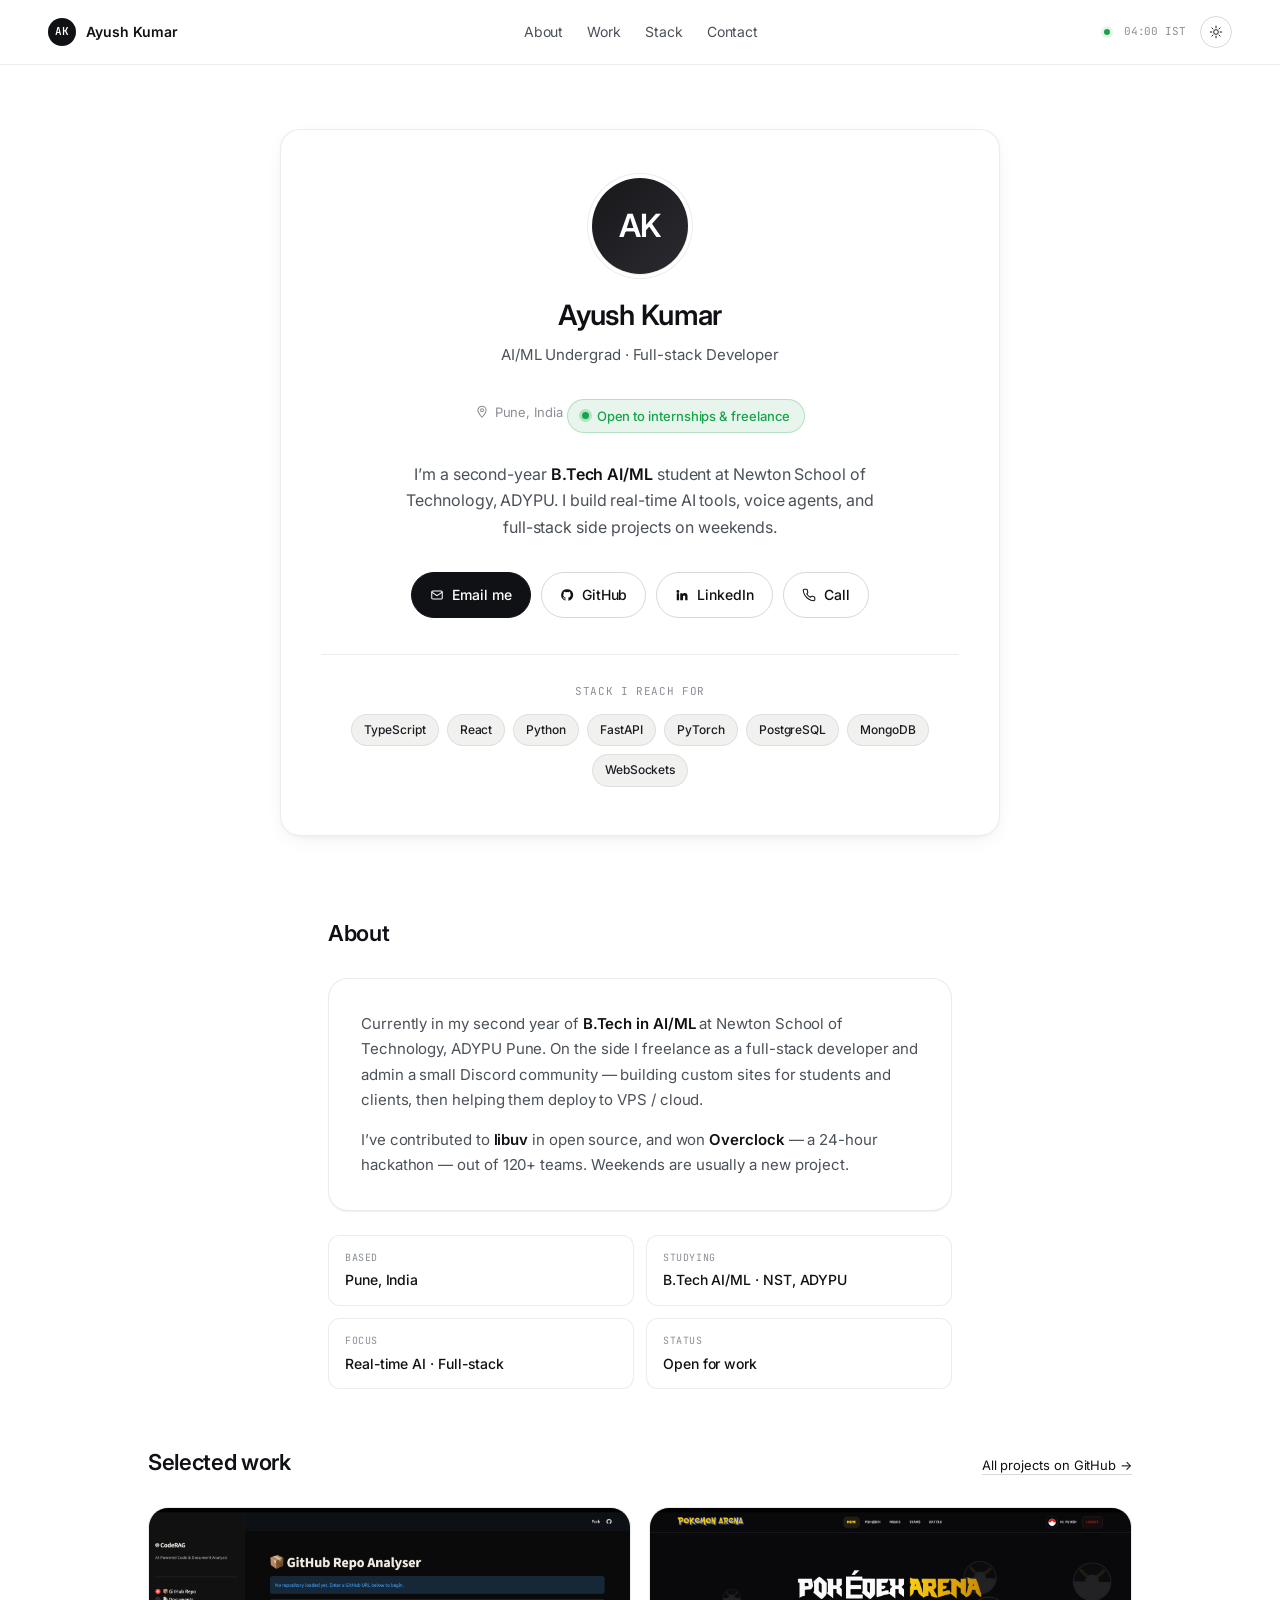
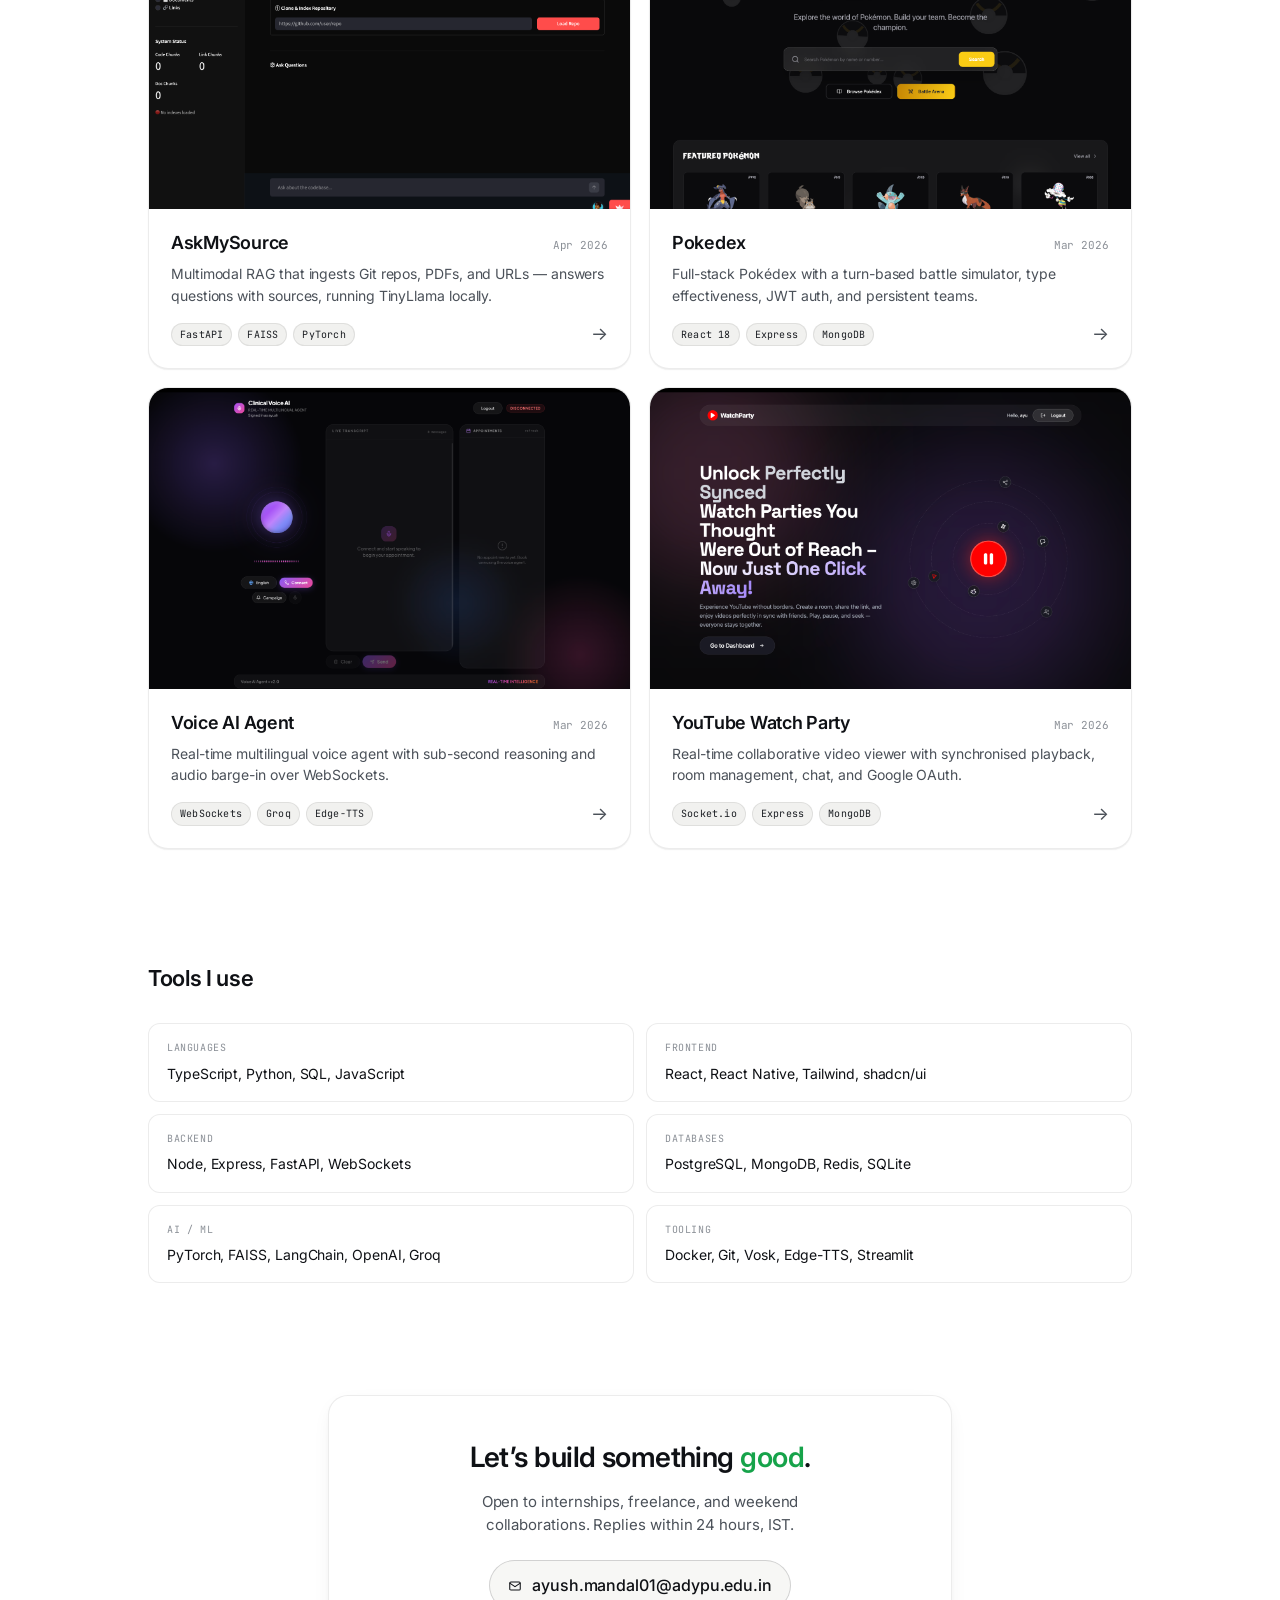
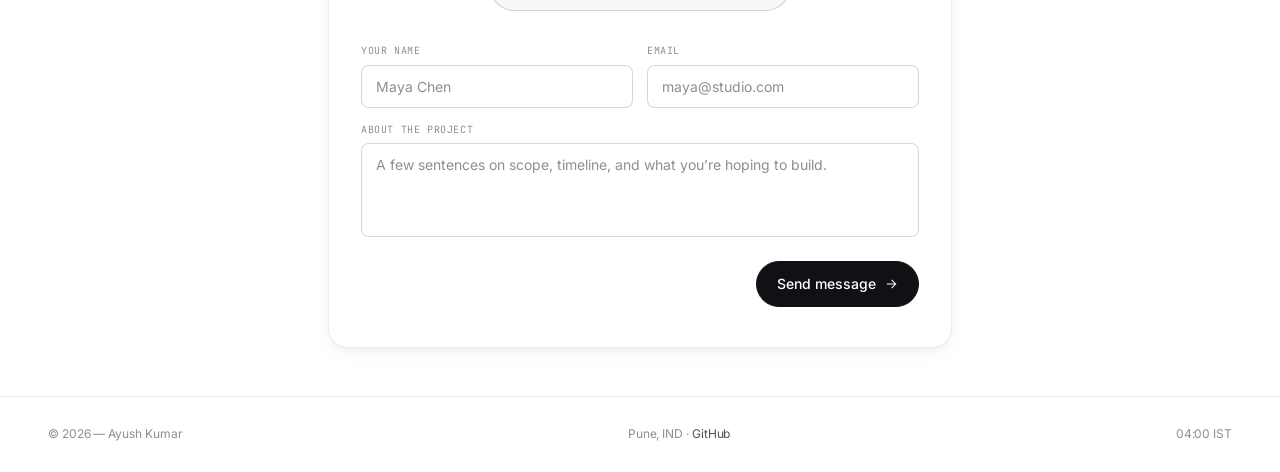
==== index.html @ facd4e87 "feat(design): switch to clean profile-card layout inspired by wallofportfolios - White background, I" ====
<!doctype html>
<html lang="en" data-theme="light">
<head>
  <meta charset="utf-8" />
  <meta name="viewport" content="width=device-width, initial-scale=1, viewport-fit=cover" />
  <title>Ayush Kumar — AI/ML Student &amp; Full-stack Developer</title>
  <meta name="description" content="Ayush Kumar — AI/ML undergrad and full-stack developer from Pune, India. Building real-time AI tools, voice agents, and weekend side projects." />

  <link rel="preconnect" href="https://fonts.googleapis.com">
  <link rel="preconnect" href="https://fonts.gstatic.com" crossorigin>
  <link href="https://fonts.googleapis.com/css2?family=Inter:wght@400;500;600;700&family=JetBrains+Mono:wght@400;500&display=swap" rel="stylesheet">

  <link rel="stylesheet" href="styles.css" />

  <script>
    (function () {
      var t = localStorage.getItem("theme") || "light";
      document.documentElement.setAttribute("data-theme", t);
    })();
  </script>
</head>
<body>

  <header class="nav">
    <a href="#top" class="nav__brand">
      <span class="nav__mark">AK</span>
      <span>Ayush Kumar</span>
    </a>
    <nav class="nav__links">
      <a href="#about">About</a>
      <a href="#work">Work</a>
      <a href="#stack">Stack</a>
      <a href="#contact">Contact</a>
    </nav>
    <div class="nav__meta">
      <span class="dot"></span>
      <span data-clock>—</span>
      <button class="theme-toggle" data-theme-toggle aria-label="Toggle theme">
        <svg class="theme-toggle__sun" viewBox="0 0 24 24" width="14" height="14"><circle cx="12" cy="12" r="4" fill="none" stroke="currentColor" stroke-width="1.6"/><path d="M12 2v3M12 19v3M2 12h3M19 12h3M4.9 4.9l2.1 2.1M17 17l2.1 2.1M4.9 19.1L7 17M17 7l2.1-2.1" stroke="currentColor" stroke-width="1.6" stroke-linecap="round"/></svg>
        <svg class="theme-toggle__moon" viewBox="0 0 24 24" width="14" height="14"><path d="M20 14.5A8 8 0 119.5 4a6.5 6.5 0 0010.5 10.5z" fill="none" stroke="currentColor" stroke-width="1.6"/></svg>
      </button>
    </div>
  </header>

  <section class="hero" id="top">
    <div class="card">
      <div class="avatar" aria-hidden="true">AK</div>
      <h1 class="name">Ayush Kumar</h1>
      <p class="role">AI/ML Undergrad · Full-stack Developer</p>
      <p class="loc">
        <svg viewBox="0 0 24 24" fill="none" stroke="currentColor" stroke-width="1.8"><path d="M12 21s-7-7.5-7-12a7 7 0 0114 0c0 4.5-7 12-7 12z"/><circle cx="12" cy="9" r="2.5"/></svg>
        Pune, India
      </p>

      <span class="badge">Open to internships &amp; freelance</span>

      <p class="bio">
        I&rsquo;m a second-year <strong>B.Tech AI/ML</strong> student at Newton School of Technology, ADYPU. I build real-time AI tools, voice agents, and full-stack side projects on weekends.
      </p>

      <div class="cta-row">
        <a class="btn btn--primary" href="mailto:ayush.mandal01@adypu.edu.in">
          <svg viewBox="0 0 24 24" fill="none" stroke="currentColor" stroke-width="1.8"><rect x="3" y="5" width="18" height="14" rx="2"/><path d="M3 7l9 6 9-6"/></svg>
          Email me
        </a>
        <a class="btn" href="https://github.com/AyushCodes160" target="_blank" rel="noopener">
          <svg viewBox="0 0 24 24" fill="currentColor"><path d="M12 2a10 10 0 00-3.16 19.49c.5.09.68-.22.68-.48v-1.7c-2.78.6-3.37-1.18-3.37-1.18-.45-1.16-1.11-1.47-1.11-1.47-.91-.62.07-.6.07-.6 1 .07 1.53 1.04 1.53 1.04.89 1.53 2.34 1.09 2.91.83.09-.65.35-1.09.63-1.34-2.22-.25-4.55-1.11-4.55-4.94 0-1.09.39-1.98 1.03-2.68-.1-.25-.45-1.27.1-2.65 0 0 .84-.27 2.75 1.02a9.6 9.6 0 015 0c1.91-1.29 2.75-1.02 2.75-1.02.55 1.38.2 2.4.1 2.65.64.7 1.03 1.59 1.03 2.68 0 3.84-2.34 4.68-4.57 4.93.36.31.68.92.68 1.85v2.74c0 .27.18.58.69.48A10 10 0 0012 2z"/></svg>
          GitHub
        </a>
        <a class="btn" href="#" target="_blank" rel="noopener">
          <svg viewBox="0 0 24 24" fill="currentColor"><path d="M4.98 3.5a2.5 2.5 0 11.02 5 2.5 2.5 0 01-.02-5zM3 9h4v12H3V9zm6 0h3.83v1.64h.05c.53-1 1.84-2.07 3.79-2.07 4.05 0 4.8 2.67 4.8 6.13V21h-4v-5.32c0-1.27-.02-2.9-1.77-2.9-1.77 0-2.04 1.38-2.04 2.81V21H9V9z"/></svg>
          LinkedIn
        </a>
        <a class="btn" href="tel:+919304919635">
          <svg viewBox="0 0 24 24" fill="none" stroke="currentColor" stroke-width="1.8"><path d="M22 16.92v3a2 2 0 01-2.18 2 19.86 19.86 0 01-8.63-3.07 19.5 19.5 0 01-6-6A19.86 19.86 0 012.12 4.18 2 2 0 014.11 2h3a2 2 0 012 1.72c.13.96.36 1.9.7 2.81a2 2 0 01-.45 2.11L8.09 9.91a16 16 0 006 6l1.27-1.27a2 2 0 012.11-.45c.91.34 1.85.57 2.81.7A2 2 0 0122 16.92z"/></svg>
          Call
        </a>
      </div>

      <div class="logos">
        <p class="logos__label">Stack I reach for</p>
        <div class="logos__row">
          <span class="chip">TypeScript</span>
          <span class="chip">React</span>
          <span class="chip">Python</span>
          <span class="chip">FastAPI</span>
          <span class="chip">PyTorch</span>
          <span class="chip">PostgreSQL</span>
          <span class="chip">MongoDB</span>
          <span class="chip">WebSockets</span>
        </div>
      </div>
    </div>
  </section>

  <section class="about" id="about">
    <div class="section__head">
      <h2 class="section__title">About</h2>
    </div>
    <div class="about__card">
      <p class="reveal">Currently in my second year of <strong>B.Tech in AI/ML</strong> at Newton School of Technology, ADYPU Pune. On the side I freelance as a full-stack developer and admin a small Discord community — building custom sites for students and clients, then helping them deploy to VPS / cloud.</p>
      <p class="reveal">I&rsquo;ve contributed to <strong>libuv</strong> in open source, and won <strong>Overclock</strong> — a 24-hour hackathon — out of 120+ teams. Weekends are usually a new project.</p>
    </div>
    <ul class="facts">
      <li><span>Based</span><span>Pune, India</span></li>
      <li><span>Studying</span><span>B.Tech AI/ML · NST, ADYPU</span></li>
      <li><span>Focus</span><span>Real-time AI · Full-stack</span></li>
      <li><span>Status</span><span class="ok">Open for work</span></li>
    </ul>
  </section>

  <section class="section" id="work">
    <div class="section__head">
      <h2 class="section__title">Selected work</h2>
      <p class="section__note"><a href="https://github.com/AyushCodes160" target="_blank" rel="noopener">All projects on GitHub →</a></p>
    </div>
    <div class="work__grid">
      <a class="proj" href="case.html?p=askmysource" data-page-link>
        <div class="proj__thumb" style="background-image:url('img/AskMySource1.png')"></div>
        <div class="proj__body">
          <div class="proj__row">
            <span class="proj__title">AskMySource</span>
            <span class="proj__year">Apr 2026</span>
          </div>
          <p class="proj__desc">Multimodal RAG that ingests Git repos, PDFs, and URLs — answers questions with sources, running TinyLlama locally.</p>
          <div class="proj__foot">
            <div class="proj__tags">
              <span>FastAPI</span><span>FAISS</span><span>PyTorch</span>
            </div>
            <span class="proj__arrow">→</span>
          </div>
        </div>
      </a>

      <a class="proj" href="case.html?p=pokedex" data-page-link>
        <div class="proj__thumb" style="background-image:url('img/pokedex1.png')"></div>
        <div class="proj__body">
          <div class="proj__row">
            <span class="proj__title">Pokedex</span>
            <span class="proj__year">Mar 2026</span>
          </div>
          <p class="proj__desc">Full-stack Pokédex with a turn-based battle simulator, type effectiveness, JWT auth, and persistent teams.</p>
          <div class="proj__foot">
            <div class="proj__tags">
              <span>React 18</span><span>Express</span><span>MongoDB</span>
            </div>
            <span class="proj__arrow">→</span>
          </div>
        </div>
      </a>

      <a class="proj" href="case.html?p=voice-agent" data-page-link>
        <div class="proj__thumb" style="background-image:url('img/voiceagent1.png')"></div>
        <div class="proj__body">
          <div class="proj__row">
            <span class="proj__title">Voice AI Agent</span>
            <span class="proj__year">Mar 2026</span>
          </div>
          <p class="proj__desc">Real-time multilingual voice agent with sub-second reasoning and audio barge-in over WebSockets.</p>
          <div class="proj__foot">
            <div class="proj__tags">
              <span>WebSockets</span><span>Groq</span><span>Edge-TTS</span>
            </div>
            <span class="proj__arrow">→</span>
          </div>
        </div>
      </a>

      <a class="proj" href="case.html?p=watch-party" data-page-link>
        <div class="proj__thumb" style="background-image:url('img/watchparty1.png')"></div>
        <div class="proj__body">
          <div class="proj__row">
            <span class="proj__title">YouTube Watch Party</span>
            <span class="proj__year">Mar 2026</span>
          </div>
          <p class="proj__desc">Real-time collaborative video viewer with synchronised playback, room management, chat, and Google OAuth.</p>
          <div class="proj__foot">
            <div class="proj__tags">
              <span>Socket.io</span><span>Express</span><span>MongoDB</span>
            </div>
            <span class="proj__arrow">→</span>
          </div>
        </div>
      </a>
    </div>
  </section>

  <section class="section" id="stack">
    <div class="section__head">
      <h2 class="section__title">Tools I use</h2>
    </div>
    <div class="stack__grid">
      <div class="stack__card"><span class="k">Languages</span><span class="v">TypeScript, Python, SQL, JavaScript</span></div>
      <div class="stack__card"><span class="k">Frontend</span><span class="v">React, React Native, Tailwind, shadcn/ui</span></div>
      <div class="stack__card"><span class="k">Backend</span><span class="v">Node, Express, FastAPI, WebSockets</span></div>
      <div class="stack__card"><span class="k">Databases</span><span class="v">PostgreSQL, MongoDB, Redis, SQLite</span></div>
      <div class="stack__card"><span class="k">AI / ML</span><span class="v">PyTorch, FAISS, LangChain, OpenAI, Groq</span></div>
      <div class="stack__card"><span class="k">Tooling</span><span class="v">Docker, Git, Vosk, Edge-TTS, Streamlit</span></div>
    </div>
  </section>

  <section class="contact" id="contact">
    <div class="contact__card">
      <h2 class="contact__title">Let&rsquo;s build something <em>good</em>.</h2>
      <p class="contact__lede">Open to internships, freelance, and weekend collaborations. Replies within 24 hours, IST.</p>

      <a class="contact__mail" href="mailto:ayush.mandal01@adypu.edu.in">
        <svg viewBox="0 0 24 24" fill="none" stroke="currentColor" stroke-width="1.8"><rect x="3" y="5" width="18" height="14" rx="2"/><path d="M3 7l9 6 9-6"/></svg>
        ayush.mandal01@adypu.edu.in
      </a>

      <form class="cform" data-cform action="https://formspree.io/f/YOUR_FORM_ID" method="POST">
        <div class="cform__row">
          <label class="cform__field">
            <span class="cform__label">Your name</span>
            <input name="name" type="text" required autocomplete="name" placeholder="Maya Chen">
          </label>
          <label class="cform__field">
            <span class="cform__label">Email</span>
            <input name="email" type="email" required autocomplete="email" placeholder="maya@studio.com">
          </label>
        </div>
        <label class="cform__field">
          <span class="cform__label">About the project</span>
          <textarea name="message" rows="4" required placeholder="A few sentences on scope, timeline, and what you’re hoping to build."></textarea>
        </label>
        <div class="cform__foot">
          <span class="cform__status" data-cform-status></span>
          <button type="submit" class="cform__submit">
            Send message
            <svg viewBox="0 0 24 24" fill="none" stroke="currentColor" stroke-width="1.8"><path d="M5 12h14M13 5l7 7-7 7"/></svg>
          </button>
        </div>
      </form>
    </div>
  </section>

  <footer class="foot">
    <span>© 2026 — Ayush Kumar</span>
    <span>Pune, IND · <a href="https://github.com/AyushCodes160" target="_blank" rel="noopener">GitHub</a></span>
    <span data-clock>—</span>
  </footer>

  <script type="module" src="script.js"></script>
</body>
</html>
---- styles.css ----
/* ---------- themes ---------- */
:root,
html[data-theme="light"]{
  --bg:#ffffff;
  --bg-2:#f7f7f5;
  --surface:#ffffff;
  --ink:#0f1115;
  --ink-mid:#4b5159;
  --ink-dim:#8a8f96;
  --line:rgba(15,17,21,.08);
  --line-strong:rgba(15,17,21,.16);
  --chip:#f1f1ef;
  --chip-ink:#1a1d22;
  --accent:#16a34a;
  --accent-soft:#e8f5ec;
  --shadow-sm:0 1px 2px rgba(15,17,21,.04), 0 1px 0 rgba(15,17,21,.03);
  --shadow-md:0 6px 24px -10px rgba(15,17,21,.12), 0 2px 8px -4px rgba(15,17,21,.06);
  --shadow-lg:0 24px 60px -30px rgba(15,17,21,.25), 0 8px 24px -12px rgba(15,17,21,.10);
}
html[data-theme="dark"]{
  --bg:#0d0e10;
  --bg-2:#16171a;
  --surface:#16171a;
  --ink:#ecedef;
  --ink-mid:#a8acb3;
  --ink-dim:#6c7077;
  --line:rgba(236,237,239,.08);
  --line-strong:rgba(236,237,239,.18);
  --chip:#1f2125;
  --chip-ink:#dcdee2;
  --accent:#4ade80;
  --accent-soft:rgba(74,222,128,.12);
  --shadow-sm:0 1px 2px rgba(0,0,0,.4);
  --shadow-md:0 6px 24px -10px rgba(0,0,0,.5);
  --shadow-lg:0 24px 60px -30px rgba(0,0,0,.7);
}

:root{
  --sans:"Inter", "Space Grotesk", system-ui, -apple-system, "Segoe UI", sans-serif;
  --mono:"JetBrains Mono", ui-monospace, "SF Mono", Menlo, monospace;
  --pad: clamp(20px, 4vw, 48px);
  --max: 1080px;
  --max-narrow: 720px;
  --ease: cubic-bezier(.22,1,.36,1);
  --r-sm:8px;
  --r:12px;
  --r-lg:20px;
}

/* ---------- reset ---------- */
*{box-sizing:border-box;margin:0;padding:0}
html,body{
  background:var(--bg);color:var(--ink);
  font-family:var(--sans);
  -webkit-font-smoothing:antialiased;-moz-osx-font-smoothing:grayscale;
  text-rendering:optimizeLegibility;
  transition:background .4s var(--ease), color .4s var(--ease);
}
body{overflow-x:hidden;line-height:1.55;font-size:15px;letter-spacing:-.005em}
a{color:inherit;text-decoration:none}
img,video,canvas{max-width:100%;display:block}
button{font:inherit;color:inherit;cursor:pointer}
ul,ol{list-style:none}
::selection{background:var(--ink);color:var(--bg)}

/* ---------- nav ---------- */
.nav{
  position:sticky;top:0;z-index:50;
  display:flex;align-items:center;justify-content:space-between;
  padding:16px var(--pad);
  background:color-mix(in oklab, var(--bg) 85%, transparent);
  backdrop-filter:saturate(160%) blur(12px);
  -webkit-backdrop-filter:saturate(160%) blur(12px);
  border-bottom:1px solid var(--line);
  font-size:14px;
}
.nav__brand{display:inline-flex;align-items:center;gap:10px;font-weight:600;color:var(--ink)}
.nav__mark{
  display:inline-flex;align-items:center;justify-content:center;
  width:28px;height:28px;border-radius:50%;
  background:var(--ink);color:var(--bg);
  font-family:var(--mono);font-size:11px;font-weight:600;letter-spacing:0;
}
.nav__links{display:flex;align-items:center;gap:24px;color:var(--ink-mid)}
.nav__links a{transition:color .2s var(--ease)}
.nav__links a:hover{color:var(--ink)}
.nav__meta{display:flex;align-items:center;gap:14px;color:var(--ink-dim);font-family:var(--mono);font-size:11px}
.nav__meta .dot{width:6px;height:6px;border-radius:50%;background:var(--accent);box-shadow:0 0 0 3px var(--accent-soft)}
.theme-toggle{
  appearance:none;border:1px solid var(--line-strong);background:transparent;color:var(--ink);
  width:32px;height:32px;border-radius:50%;display:inline-flex;align-items:center;justify-content:center;
  position:relative;overflow:hidden;transition:border-color .2s, background .2s;
}
.theme-toggle:hover{border-color:var(--ink-mid);background:var(--bg-2)}
.theme-toggle svg{position:absolute;transition:transform .4s var(--ease), opacity .25s var(--ease)}
.theme-toggle__sun{transform:translateY(0) rotate(0);opacity:1}
.theme-toggle__moon{transform:translateY(120%) rotate(-90deg);opacity:0}
html[data-theme="dark"] .theme-toggle__sun{transform:translateY(-120%) rotate(90deg);opacity:0}
html[data-theme="dark"] .theme-toggle__moon{transform:translateY(0) rotate(0);opacity:1}

@media (max-width:720px){
  .nav__links{display:none}
}

/* ---------- profile card hero ---------- */
.hero{
  padding:64px var(--pad) 56px;
  display:flex;justify-content:center;
}
.card{
  width:100%;max-width:var(--max-narrow);
  background:var(--surface);
  border:1px solid var(--line);
  border-radius:var(--r-lg);
  padding:48px 40px;
  box-shadow:var(--shadow-md);
  text-align:center;
}
.avatar{
  width:96px;height:96px;border-radius:50%;
  margin:0 auto 20px;
  background:linear-gradient(135deg, #18181b 0%, #2a2a30 100%);
  color:#fff;
  display:flex;align-items:center;justify-content:center;
  font-weight:600;font-size:32px;letter-spacing:-.02em;
  box-shadow:var(--shadow-sm), 0 0 0 4px var(--bg), 0 0 0 5px var(--line);
}
html[data-theme="dark"] .avatar{background:linear-gradient(135deg, #e4e4e7 0%, #a1a1aa 100%);color:#0d0e10}

.name{font-size:28px;font-weight:600;letter-spacing:-.02em;color:var(--ink);margin-bottom:6px}
.role{font-size:15px;color:var(--ink-mid);margin-bottom:14px}
.loc{
  display:inline-flex;align-items:center;gap:6px;
  font-size:13px;color:var(--ink-dim);
}
.loc svg{width:14px;height:14px}

.badge{
  display:inline-flex;align-items:center;gap:8px;
  margin-top:18px;
  padding:6px 14px;border-radius:999px;
  background:var(--accent-soft);color:var(--accent);
  font-size:13px;font-weight:500;
  border:1px solid color-mix(in oklab, var(--accent) 25%, transparent);
}
.badge::before{
  content:"";width:7px;height:7px;border-radius:50%;background:var(--accent);
  box-shadow:0 0 0 3px color-mix(in oklab, var(--accent) 25%, transparent);
  animation:pulse 2s ease-in-out infinite;
}
@keyframes pulse{50%{opacity:.5}}

.bio{
  margin-top:28px;
  font-size:16px;line-height:1.65;color:var(--ink-mid);
  max-width:48ch;margin-left:auto;margin-right:auto;
}
.bio strong{color:var(--ink);font-weight:600}

.cta-row{
  margin-top:32px;
  display:flex;justify-content:center;flex-wrap:wrap;gap:10px;
}
.btn{
  display:inline-flex;align-items:center;gap:8px;
  padding:11px 18px;border-radius:999px;
  font-size:14px;font-weight:500;letter-spacing:-.005em;
  transition:background .2s var(--ease), color .2s var(--ease), border-color .2s var(--ease), transform .2s var(--ease);
  border:1px solid var(--line-strong);
  background:transparent;color:var(--ink);
}
.btn:hover{background:var(--bg-2);border-color:var(--ink-mid);transform:translateY(-1px)}
.btn--primary{background:var(--ink);color:var(--bg);border-color:var(--ink)}
.btn--primary:hover{background:var(--ink-mid);border-color:var(--ink-mid);color:var(--bg)}
.btn svg{width:14px;height:14px}

.logos{
  margin-top:36px;padding-top:28px;border-top:1px solid var(--line);
}
.logos__label{
  font-family:var(--mono);font-size:11px;text-transform:uppercase;letter-spacing:.06em;
  color:var(--ink-dim);margin-bottom:14px;
}
.logos__row{
  display:flex;justify-content:center;flex-wrap:wrap;gap:8px;
}
.chip{
  display:inline-flex;align-items:center;gap:6px;
  padding:6px 12px;border-radius:999px;
  background:var(--chip);color:var(--chip-ink);
  font-size:12px;font-weight:500;
  border:1px solid var(--line);
}

@media (max-width:560px){
  .card{padding:36px 24px}
  .name{font-size:24px}
  .bio{font-size:15px}
}

/* ---------- section heading ---------- */
.section{padding:56px var(--pad);max-width:var(--max);margin:0 auto}
.section__head{margin-bottom:28px;display:flex;align-items:baseline;justify-content:space-between;gap:16px;flex-wrap:wrap}
.section__title{font-size:22px;font-weight:600;letter-spacing:-.015em;color:var(--ink)}
.section__note{font-size:13px;color:var(--ink-dim)}
.section__note a{color:var(--ink);border-bottom:1px solid var(--line-strong);padding-bottom:1px;transition:border-color .2s}
.section__note a:hover{border-color:var(--ink)}

/* ---------- about ---------- */
.about{padding:24px var(--pad) 0;max-width:var(--max-narrow);margin:0 auto}
.about__card{
  background:var(--surface);border:1px solid var(--line);border-radius:var(--r-lg);
  padding:32px;box-shadow:var(--shadow-sm);
}
.about__card p{font-size:15px;line-height:1.7;color:var(--ink-mid);margin-bottom:14px}
.about__card p:last-child{margin-bottom:0}
.about__card strong{color:var(--ink);font-weight:600}

.facts{
  display:grid;grid-template-columns:repeat(2,1fr);gap:12px;
  margin-top:24px;
}
.facts li{
  background:var(--surface);border:1px solid var(--line);border-radius:var(--r);
  padding:14px 16px;
  display:flex;flex-direction:column;gap:4px;
}
.facts li span:first-child{font-family:var(--mono);font-size:10px;text-transform:uppercase;letter-spacing:.06em;color:var(--ink-dim)}
.facts li span:last-child{font-size:14px;font-weight:500;color:var(--ink)}
.facts .ok{color:var(--accent)}

@media (max-width:560px){
  .facts{grid-template-columns:1fr}
}

.reveal{opacity:0;transform:translateY(20px)}

/* ---------- work grid ---------- */
.work__grid{display:grid;grid-template-columns:repeat(2,1fr);gap:18px}
.proj{
  display:block;
  background:var(--surface);border:1px solid var(--line);border-radius:var(--r-lg);
  overflow:hidden;
  transition:transform .35s var(--ease), box-shadow .35s var(--ease), border-color .25s var(--ease);
  box-shadow:var(--shadow-sm);
}
.proj:hover{transform:translateY(-4px);box-shadow:var(--shadow-lg);border-color:var(--line-strong)}
.proj__thumb{
  aspect-ratio:16/10;
  background:var(--bg-2) center/cover no-repeat;
  border-bottom:1px solid var(--line);
}
.proj__body{padding:20px 22px}
.proj__row{display:flex;justify-content:space-between;align-items:baseline;gap:12px;margin-bottom:6px}
.proj__title{font-size:18px;font-weight:600;letter-spacing:-.015em;color:var(--ink)}
.proj__year{font-family:var(--mono);font-size:11px;color:var(--ink-dim)}
.proj__desc{font-size:14px;line-height:1.55;color:var(--ink-mid);margin-bottom:14px}
.proj__foot{display:flex;justify-content:space-between;align-items:center;gap:12px}
.proj__tags{display:flex;flex-wrap:wrap;gap:6px}
.proj__tags span{
  font-family:var(--mono);font-size:10px;letter-spacing:.02em;
  padding:3px 8px;border-radius:999px;background:var(--chip);color:var(--chip-ink);
  border:1px solid var(--line);
}
.proj__arrow{font-size:18px;color:var(--ink-mid);transition:transform .3s var(--ease), color .2s var(--ease)}
.proj:hover .proj__arrow{transform:translateX(4px);color:var(--ink)}

@media (max-width:720px){
  .work__grid{grid-template-columns:1fr}
}

/* ---------- stack ---------- */
.stack__grid{display:grid;grid-template-columns:repeat(2,1fr);gap:12px}
.stack__card{
  background:var(--surface);border:1px solid var(--line);border-radius:var(--r);
  padding:16px 18px;
}
.stack__card .k{font-family:var(--mono);font-size:10px;text-transform:uppercase;letter-spacing:.06em;color:var(--ink-dim);display:block;margin-bottom:6px}
.stack__card .v{font-size:14px;color:var(--ink);line-height:1.45}
@media (max-width:560px){ .stack__grid{grid-template-columns:1fr} }

/* ---------- contact ---------- */
.contact{padding:56px var(--pad) 24px;max-width:var(--max-narrow);margin:0 auto}
.contact__card{
  background:var(--surface);border:1px solid var(--line);border-radius:var(--r-lg);
  padding:40px 32px;text-align:center;box-shadow:var(--shadow-md);
}
.contact__title{font-size:28px;font-weight:600;letter-spacing:-.02em;color:var(--ink);margin-bottom:10px}
.contact__title em{font-style:normal;color:var(--accent)}
.contact__lede{font-size:15px;color:var(--ink-mid);margin-bottom:24px;max-width:42ch;margin-left:auto;margin-right:auto}
.contact__mail{
  display:inline-flex;align-items:center;gap:10px;
  font-size:16px;font-weight:500;color:var(--ink);
  background:var(--bg-2);border:1px solid var(--line-strong);
  padding:12px 18px;border-radius:999px;
  transition:background .2s, border-color .2s, transform .2s;
}
.contact__mail:hover{background:var(--ink);color:var(--bg);border-color:var(--ink);transform:translateY(-1px)}
.contact__mail svg{width:14px;height:14px}

.cform{margin-top:32px;display:grid;gap:14px;text-align:left}
.cform__row{display:grid;grid-template-columns:1fr 1fr;gap:14px}
.cform__field{display:block}
.cform__label{display:block;font-family:var(--mono);font-size:10px;text-transform:uppercase;letter-spacing:.06em;color:var(--ink-dim);margin-bottom:6px}
.cform input, .cform textarea{
  width:100%;background:var(--bg);border:1px solid var(--line-strong);border-radius:var(--r-sm);
  padding:12px 14px;color:var(--ink);
  font-family:var(--sans);font-size:14px;
  transition:border-color .2s, box-shadow .2s;resize:none;
}
.cform input::placeholder, .cform textarea::placeholder{color:var(--ink-dim)}
.cform input:focus, .cform textarea:focus{outline:none;border-color:var(--ink);box-shadow:0 0 0 3px color-mix(in oklab, var(--ink) 8%, transparent)}
.cform__foot{display:flex;justify-content:space-between;align-items:center;gap:16px;flex-wrap:wrap;margin-top:4px}
.cform__status{font-family:var(--mono);font-size:11px;color:var(--ink-dim)}
.cform__status.ok{color:var(--accent)}
.cform__status.err{color:#dc2626}
.cform__submit{
  appearance:none;border:1px solid var(--ink);background:var(--ink);color:var(--bg);
  padding:11px 20px;border-radius:999px;
  font-size:14px;font-weight:500;
  display:inline-flex;align-items:center;gap:8px;
  transition:background .2s, color .2s, transform .2s;
}
.cform__submit:hover{background:transparent;color:var(--ink);transform:translateY(-1px)}
.cform__submit svg{width:14px;height:14px}
@media (max-width:560px){ .cform__row{grid-template-columns:1fr} }

/* ---------- footer ---------- */
.foot{
  display:flex;justify-content:space-between;gap:16px;flex-wrap:wrap;
  padding:28px var(--pad);border-top:1px solid var(--line);
  font-size:12px;color:var(--ink-dim);
  margin-top:24px;
}
.foot a{color:var(--ink-mid)}
.foot a:hover{color:var(--ink)}

/* ---------- view transitions ---------- */
@view-transition { navigation: auto; }
::view-transition-old(root),
::view-transition-new(root){ animation-duration:.4s;animation-timing-function:cubic-bezier(.22,1,.36,1); }
::view-transition-old(root){animation-name:vt-out}
::view-transition-new(root){animation-name:vt-in}
@keyframes vt-out{ to { opacity:0; transform:translateY(-6px) } }
@keyframes vt-in { from { opacity:0; transform:translateY(6px) } }

/* ---------- case-study page ---------- */
.case{padding:32px var(--pad) 56px;max-width:var(--max);margin:0 auto}
.case__back{
  display:inline-flex;align-items:center;gap:6px;
  font-size:13px;color:var(--ink-mid);margin-bottom:24px;
  transition:color .2s;
}
.case__back:hover{color:var(--ink)}
.case__head{
  background:var(--surface);border:1px solid var(--line);border-radius:var(--r-lg);
  padding:36px;margin-bottom:24px;box-shadow:var(--shadow-sm);
}
.case__title{font-size:clamp(28px,4vw,40px);font-weight:600;letter-spacing:-.025em;color:var(--ink);margin-bottom:12px}
.case__sub{font-size:16px;line-height:1.6;color:var(--ink-mid);max-width:60ch;margin-bottom:24px}
.case__repo{
  display:inline-flex;align-items:center;gap:8px;
  font-size:13px;font-weight:500;
  color:var(--ink);border:1px solid var(--line-strong);
  padding:9px 16px;border-radius:999px;
  transition:background .2s, color .2s, transform .2s;
}
.case__repo:hover{background:var(--ink);color:var(--bg);transform:translateY(-1px)}
.case__meta{
  display:grid;grid-template-columns:repeat(4,1fr);gap:18px;
  border-top:1px solid var(--line);
  padding-top:24px;margin-top:24px;
}
.case__meta li{display:flex;flex-direction:column;gap:4px}
.case__meta li span{font-family:var(--mono);font-size:10px;text-transform:uppercase;letter-spacing:.06em;color:var(--ink-dim)}
.case__meta li b{color:var(--ink);font-weight:500;font-size:14px}
.case__hero{
  aspect-ratio:16/9;background:var(--bg-2) center/cover no-repeat;
  border:1px solid var(--line);border-radius:var(--r-lg);margin-bottom:28px;
}
.case__body{
  background:var(--surface);border:1px solid var(--line);border-radius:var(--r-lg);
  padding:32px;margin-bottom:18px;display:grid;grid-template-columns:160px 1fr;gap:32px;
}
.case__body h3{font-family:var(--mono);font-size:11px;text-transform:uppercase;letter-spacing:.06em;color:var(--ink-dim)}
.case__body p{font-size:16px;line-height:1.7;color:var(--ink-mid);margin-bottom:14px}
.case__body p:last-child{margin-bottom:0}
.case__gallery{display:grid;grid-template-columns:repeat(6,1fr);gap:14px;margin-bottom:24px}
.case__gallery .g{
  aspect-ratio:4/3;background:var(--bg-2) center/cover no-repeat;
  border:1px solid var(--line);border-radius:var(--r);
}
.case__gallery .g:nth-child(1){grid-column:span 4;aspect-ratio:16/9}
.case__gallery .g:nth-child(2){grid-column:span 2;aspect-ratio:3/4}
.case__gallery .g:nth-child(3){grid-column:span 3}
.case__gallery .g:nth-child(4){grid-column:span 3}
.case__next{
  background:var(--surface);border:1px solid var(--line);border-radius:var(--r-lg);
  padding:24px 28px;display:flex;justify-content:space-between;align-items:center;gap:16px;flex-wrap:wrap;
}
.case__next-label{font-family:var(--mono);font-size:10px;text-transform:uppercase;letter-spacing:.06em;color:var(--ink-dim);display:block;margin-bottom:4px}
.case__next-title{font-size:20px;font-weight:600;letter-spacing:-.015em;color:var(--ink);transition:color .2s}
.case__next a:hover .case__next-title{color:var(--accent)}
.case__next > a{font-size:13px;color:var(--ink-mid);border-bottom:1px solid var(--line-strong);padding-bottom:2px;transition:border-color .2s, color .2s}
.case__next > a:hover{color:var(--ink);border-color:var(--ink)}

@media (max-width:720px){
  .case__meta{grid-template-columns:repeat(2,1fr)}
  .case__body{grid-template-columns:1fr;gap:16px;padding:24px}
  .case__gallery{grid-template-columns:repeat(2,1fr)}
  .case__gallery .g{grid-column:span 2 !important;aspect-ratio:4/3 !important}
}
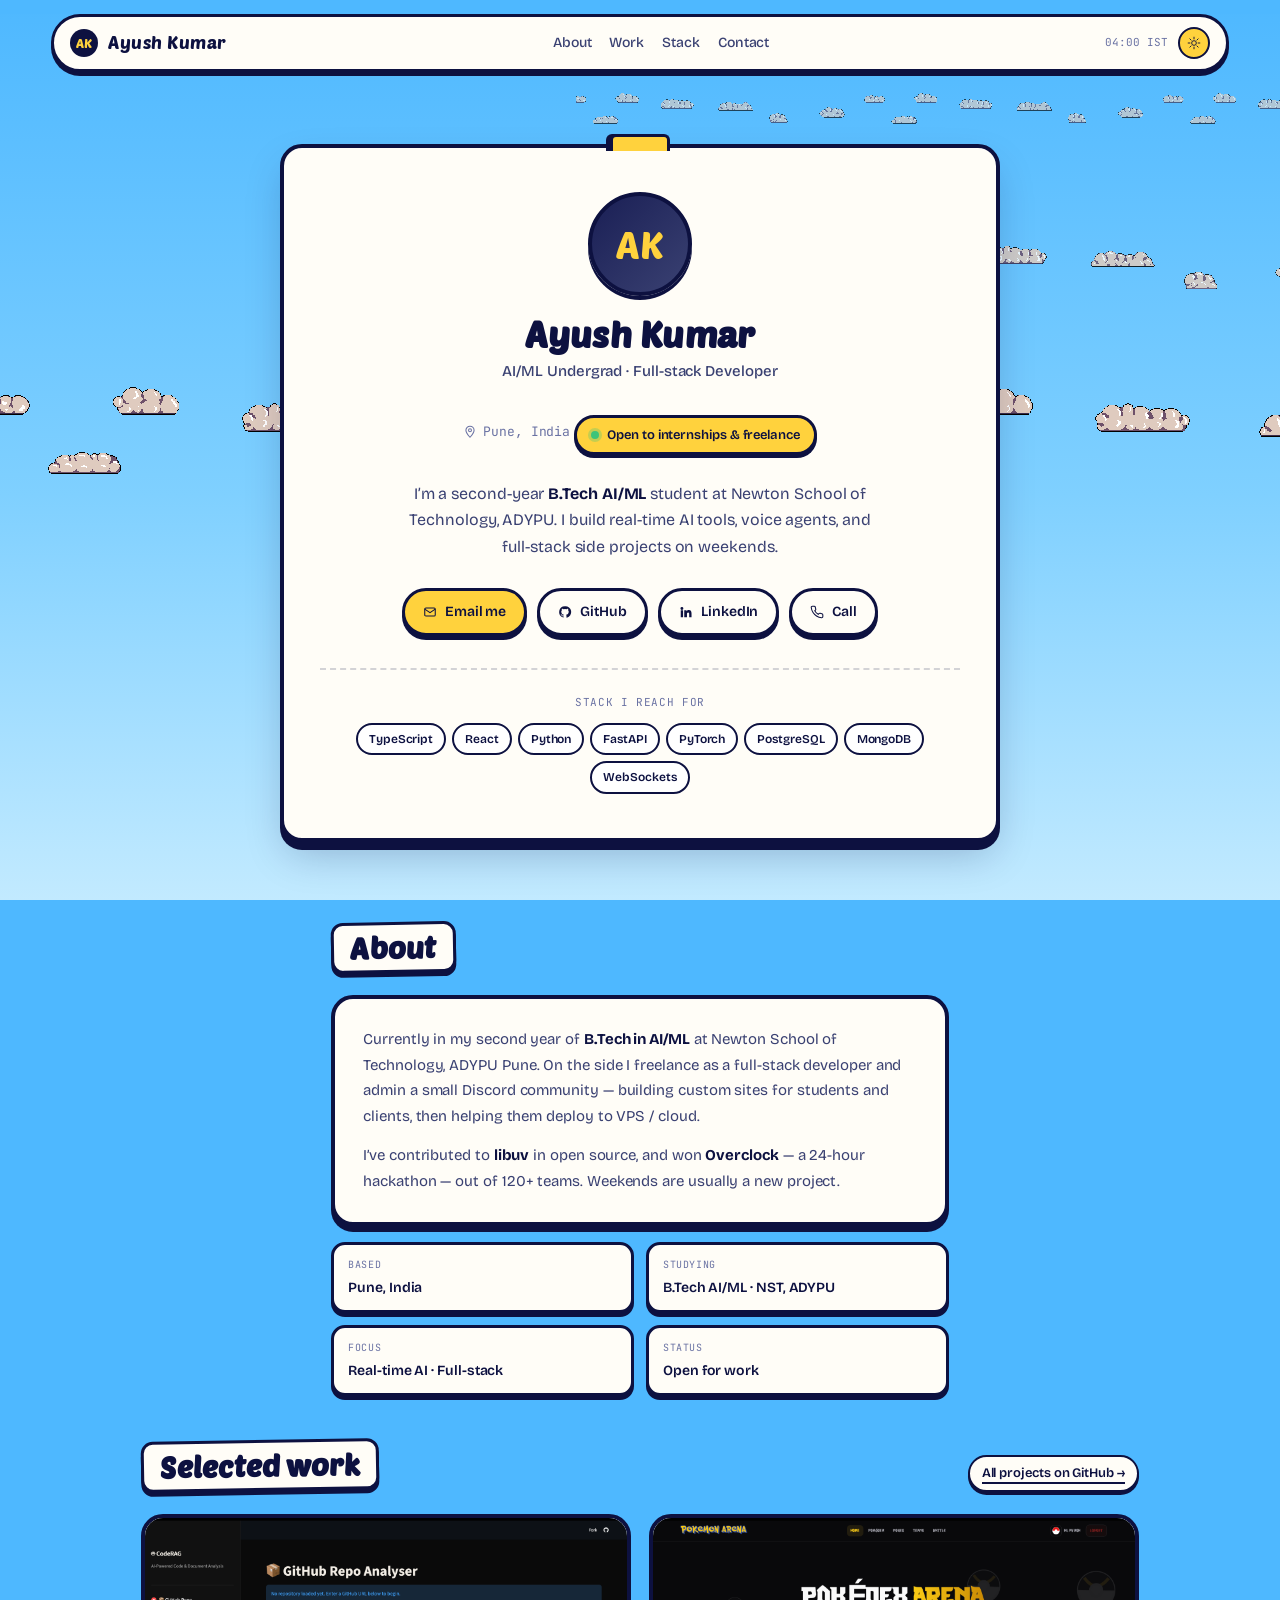
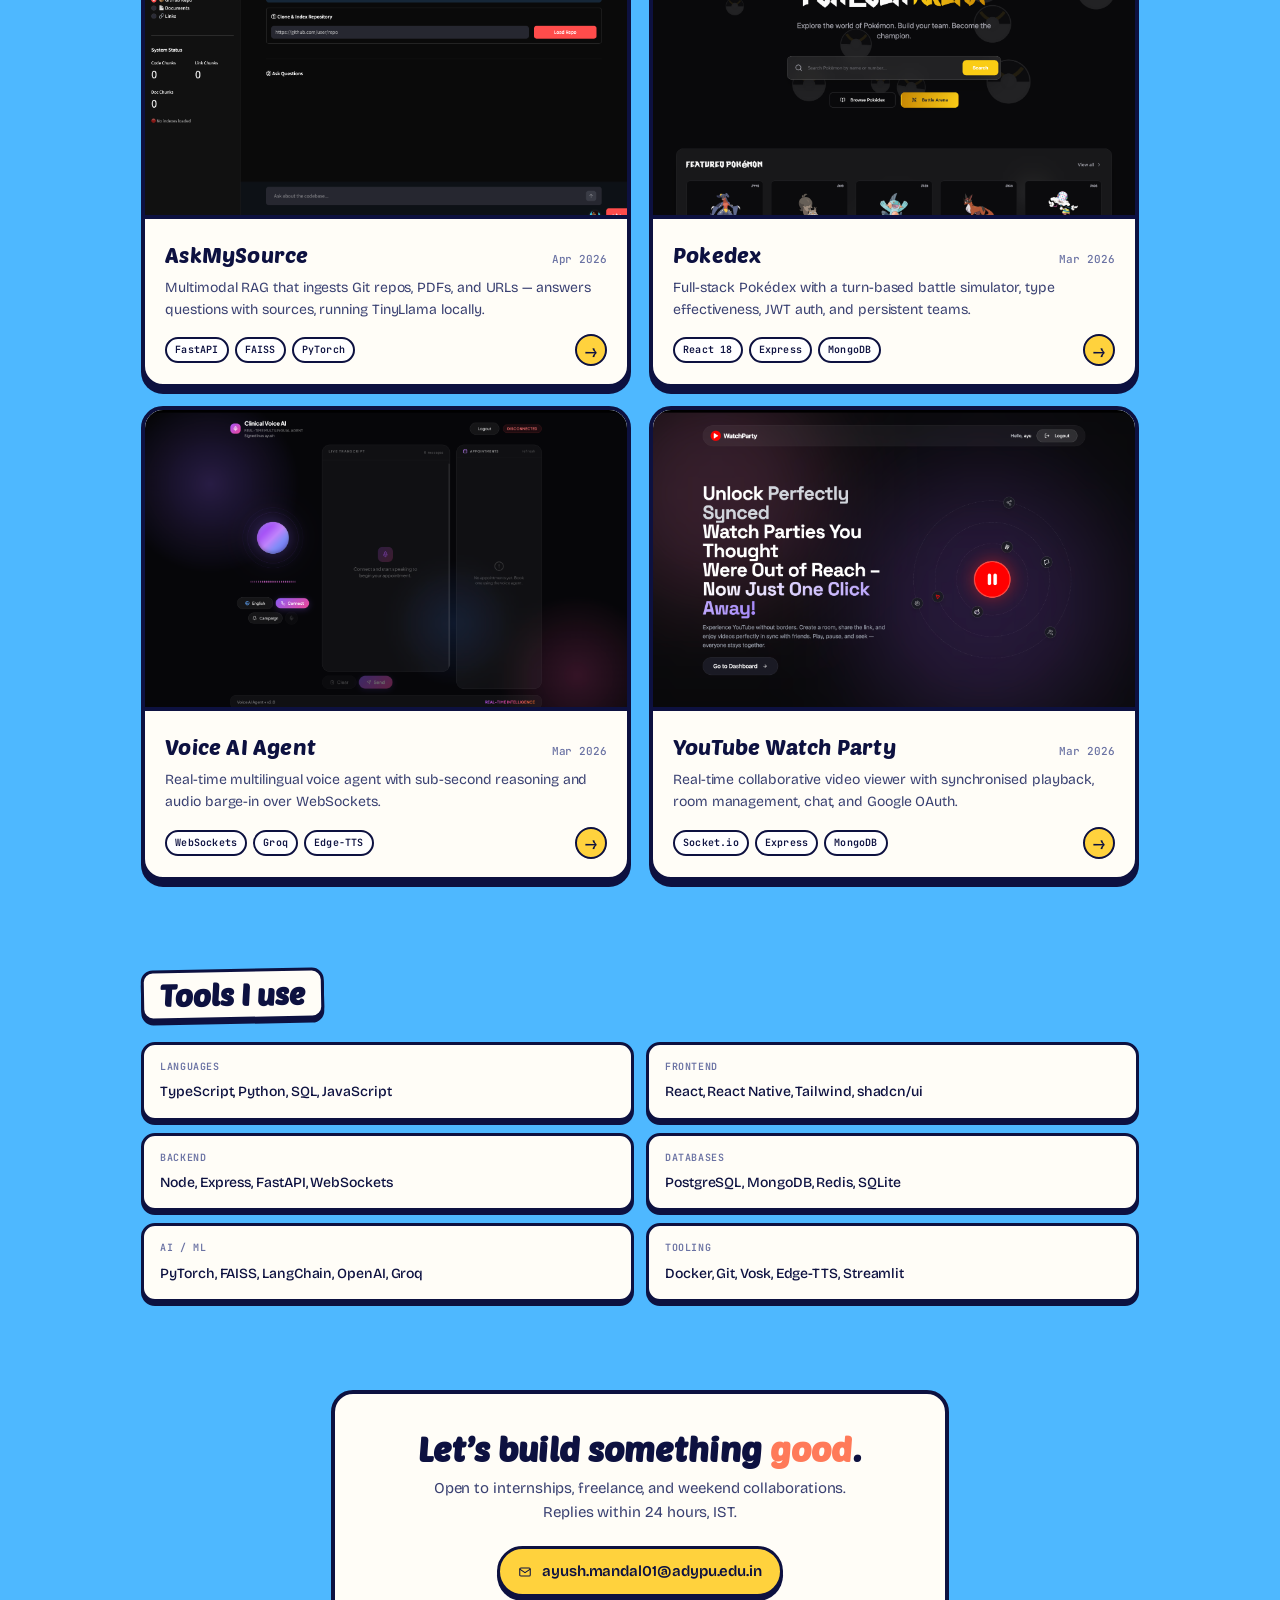
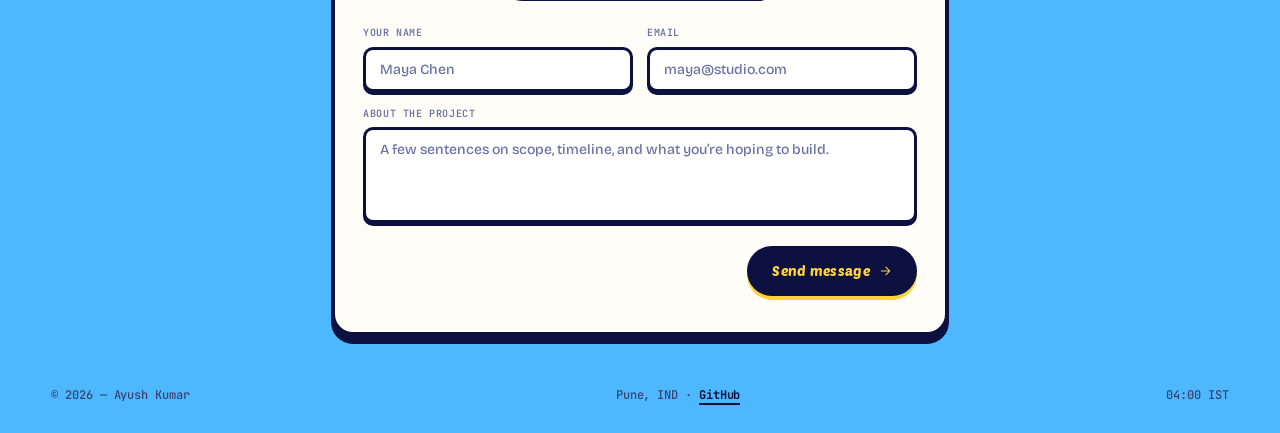
==== commit 4241cb4e: "feat(design): pixel-art sky theme — drifting clouds, sun, plane - Bright sky-blue gradient backgroun" ====
--- a/index.html
+++ b/index.html
@@ -8,7 +8,7 @@
 
   <link rel="preconnect" href="https://fonts.googleapis.com">
   <link rel="preconnect" href="https://fonts.gstatic.com" crossorigin>
-  <link href="https://fonts.googleapis.com/css2?family=Inter:wght@400;500;600;700&family=JetBrains+Mono:wght@400;500&display=swap" rel="stylesheet">
+  <link href="https://fonts.googleapis.com/css2?family=Bricolage+Grotesque:wght@400;500;600;700&family=JetBrains+Mono:wght@400;500&family=Poetsen+One&display=swap" rel="stylesheet">
 
   <link rel="stylesheet" href="styles.css" />
 
@@ -20,6 +20,16 @@
   </script>
 </head>
 <body>
+
+  <div class="sky" aria-hidden="true">
+    <div class="sun"></div>
+    <div class="cloud-layer cloud-layer--back"></div>
+    <div class="cloud-layer cloud-layer--mid"></div>
+    <div class="cloud-layer cloud-layer--front"></div>
+    <div class="plane"></div>
+  </div>
+
+  <div class="page">
 
   <header class="nav">
     <a href="#top" class="nav__brand">
@@ -77,9 +87,9 @@
         </a>
       </div>
 
-      <div class="logos">
-        <p class="logos__label">Stack I reach for</p>
-        <div class="logos__row">
+      <div class="chips">
+        <p class="chips__label">Stack I reach for</p>
+        <div class="chips__row">
           <span class="chip">TypeScript</span>
           <span class="chip">React</span>
           <span class="chip">Python</span>
@@ -235,6 +245,8 @@
     </div>
   </section>
 
+  </div><!-- /.page -->
+
   <footer class="foot">
     <span>© 2026 — Ayush Kumar</span>
     <span>Pune, IND · <a href="https://github.com/AyushCodes160" target="_blank" rel="noopener">GitHub</a></span>
--- a/styles.css
+++ b/styles.css
@@ -1,339 +1,400 @@
-/* ---------- themes ---------- */
+/* ---------- tokens ---------- */
 :root,
 html[data-theme="light"]{
-  --bg:#ffffff;
-  --bg-2:#f7f7f5;
-  --surface:#ffffff;
-  --ink:#0f1115;
-  --ink-mid:#4b5159;
-  --ink-dim:#8a8f96;
-  --line:rgba(15,17,21,.08);
-  --line-strong:rgba(15,17,21,.16);
-  --chip:#f1f1ef;
-  --chip-ink:#1a1d22;
-  --accent:#16a34a;
-  --accent-soft:#e8f5ec;
-  --shadow-sm:0 1px 2px rgba(15,17,21,.04), 0 1px 0 rgba(15,17,21,.03);
-  --shadow-md:0 6px 24px -10px rgba(15,17,21,.12), 0 2px 8px -4px rgba(15,17,21,.06);
-  --shadow-lg:0 24px 60px -30px rgba(15,17,21,.25), 0 8px 24px -12px rgba(15,17,21,.10);
+  --sky-top:#4eb8ff;
+  --sky-mid:#7fd0ff;
+  --sky-bot:#c2eaff;
+  --ink:#0d1140;
+  --ink-mid:#3a4172;
+  --ink-dim:#6a72a3;
+  --line:rgba(13,17,64,.18);
+  --line-strong:rgba(13,17,64,.45);
+  --card:#fffdf7;
+  --card-shadow:#0d1140;
+  --accent:#ffd23d;
+  --accent-2:#ff7a59;
+  --good:#3ec47a;
 }
 html[data-theme="dark"]{
-  --bg:#0d0e10;
-  --bg-2:#16171a;
-  --surface:#16171a;
-  --ink:#ecedef;
-  --ink-mid:#a8acb3;
-  --ink-dim:#6c7077;
-  --line:rgba(236,237,239,.08);
-  --line-strong:rgba(236,237,239,.18);
-  --chip:#1f2125;
-  --chip-ink:#dcdee2;
-  --accent:#4ade80;
-  --accent-soft:rgba(74,222,128,.12);
-  --shadow-sm:0 1px 2px rgba(0,0,0,.4);
-  --shadow-md:0 6px 24px -10px rgba(0,0,0,.5);
-  --shadow-lg:0 24px 60px -30px rgba(0,0,0,.7);
-}
-
+  --sky-top:#0b1450;
+  --sky-mid:#172a7a;
+  --sky-bot:#2b4cb2;
+  --ink:#f3f1e6;
+  --ink-mid:#cdd1e8;
+  --ink-dim:#8b91b5;
+  --line:rgba(243,241,230,.18);
+  --line-strong:rgba(243,241,230,.45);
+  --card:#1a1f55;
+  --card-shadow:#000;
+  --accent:#ffd23d;
+  --accent-2:#ff7a59;
+  --good:#5ee99a;
+}
 :root{
-  --sans:"Inter", "Space Grotesk", system-ui, -apple-system, "Segoe UI", sans-serif;
-  --mono:"JetBrains Mono", ui-monospace, "SF Mono", Menlo, monospace;
-  --pad: clamp(20px, 4vw, 48px);
-  --max: 1080px;
-  --max-narrow: 720px;
+  --display:"Poetsen One", "Bricolage Grotesque", system-ui, sans-serif;
+  --sans:"Bricolage Grotesque", "Inter", system-ui, sans-serif;
+  --mono:"JetBrains Mono", ui-monospace, monospace;
+  --pad: clamp(20px, 4vw, 56px);
+  --max: 1100px;
+  --r:14px;
+  --r-lg:22px;
   --ease: cubic-bezier(.22,1,.36,1);
-  --r-sm:8px;
-  --r:12px;
-  --r-lg:20px;
 }
 
 /* ---------- reset ---------- */
 *{box-sizing:border-box;margin:0;padding:0}
 html,body{
-  background:var(--bg);color:var(--ink);
-  font-family:var(--sans);
-  -webkit-font-smoothing:antialiased;-moz-osx-font-smoothing:grayscale;
-  text-rendering:optimizeLegibility;
-  transition:background .4s var(--ease), color .4s var(--ease);
-}
-body{overflow-x:hidden;line-height:1.55;font-size:15px;letter-spacing:-.005em}
+  background:var(--sky-top);
+  color:var(--ink);font-family:var(--sans);
+  -webkit-font-smoothing:antialiased;text-rendering:optimizeLegibility;
+}
+body{
+  overflow-x:hidden;line-height:1.55;font-size:15px;letter-spacing:-.005em;
+  background:
+    linear-gradient(180deg, var(--sky-top) 0%, var(--sky-mid) 55%, var(--sky-bot) 100%);
+  background-attachment:fixed;
+  min-height:100vh;
+}
 a{color:inherit;text-decoration:none}
-img,video,canvas{max-width:100%;display:block}
+img{max-width:100%;display:block;image-rendering:pixelated;image-rendering:crisp-edges}
 button{font:inherit;color:inherit;cursor:pointer}
 ul,ol{list-style:none}
-::selection{background:var(--ink);color:var(--bg)}
+::selection{background:var(--ink);color:var(--accent)}
+
+/* ---------- sky scene (decorative) ---------- */
+.sky{
+  position:fixed;inset:0;z-index:0;pointer-events:none;overflow:hidden;
+}
+.sun{
+  position:absolute;top:6vh;right:8vw;
+  width:120px;height:120px;
+  background:url("img/pixel/sun.png") no-repeat right top;
+  background-size:600% auto;
+  filter:drop-shadow(0 0 24px rgba(255,210,61,.55));
+  animation:sun-pulse 4s ease-in-out infinite;
+}
+html[data-theme="dark"] .sun{filter:drop-shadow(0 0 24px rgba(255,210,61,.35));opacity:.85}
+@keyframes sun-pulse{ 50%{transform:scale(1.04)} }
+
+.cloud-layer{
+  position:absolute;left:0;width:300%;height:240px;
+  background:url("img/pixel/clouds.png") repeat-x;
+  background-size:auto 100%;
+  image-rendering:pixelated;
+  animation:drift 90s linear infinite;
+  opacity:.95;
+}
+.cloud-layer--back  { top:8vh;  height:120px; opacity:.65; animation-duration:180s; transform:scale(.7) }
+.cloud-layer--mid   { top:24vh; height:180px; opacity:.85; animation-duration:120s; transform:scale(.85) }
+.cloud-layer--front { top:42vh; height:240px; opacity:1;   animation-duration:80s; }
+@keyframes drift{ from{transform:translateX(0)} to{transform:translateX(-33.3333%)} }
+
+.plane{
+  position:absolute;top:14vh;left:-80px;
+  width:60px;height:60px;
+  background:url("img/pixel/airplanes.png") no-repeat 0 0;
+  background-size:360px 230px;
+  animation:fly 28s linear infinite;
+  filter:drop-shadow(2px 4px 0 rgba(13,17,64,.25));
+}
+@keyframes fly{
+  0%   { left:-80px;  top:14vh; transform:rotate(0deg) }
+  50%  { top:9vh; }
+  100% { left:calc(100% + 80px); top:18vh; transform:rotate(0deg) }
+}
+
+/* page sits above sky */
+.page{position:relative;z-index:1}
 
 /* ---------- nav ---------- */
 .nav{
-  position:sticky;top:0;z-index:50;
+  position:sticky;top:14px;z-index:50;
   display:flex;align-items:center;justify-content:space-between;
-  padding:16px var(--pad);
-  background:color-mix(in oklab, var(--bg) 85%, transparent);
-  backdrop-filter:saturate(160%) blur(12px);
-  -webkit-backdrop-filter:saturate(160%) blur(12px);
-  border-bottom:1px solid var(--line);
+  margin:14px var(--pad) 0;
+  padding:10px 16px;
+  background:var(--card);
+  border:3px solid var(--ink);
+  border-radius:999px;
+  box-shadow:0 4px 0 var(--ink);
   font-size:14px;
 }
-.nav__brand{display:inline-flex;align-items:center;gap:10px;font-weight:600;color:var(--ink)}
+.nav__brand{display:inline-flex;align-items:center;gap:10px;font-family:var(--display);font-size:18px;color:var(--ink);letter-spacing:.5px}
 .nav__mark{
   display:inline-flex;align-items:center;justify-content:center;
   width:28px;height:28px;border-radius:50%;
-  background:var(--ink);color:var(--bg);
-  font-family:var(--mono);font-size:11px;font-weight:600;letter-spacing:0;
-}
-.nav__links{display:flex;align-items:center;gap:24px;color:var(--ink-mid)}
-.nav__links a{transition:color .2s var(--ease)}
+  background:var(--ink);color:var(--accent);
+  font-family:var(--display);font-size:13px;letter-spacing:0;
+}
+.nav__links{display:flex;align-items:center;gap:18px;color:var(--ink-mid);font-weight:500}
+.nav__links a{position:relative;transition:color .2s}
 .nav__links a:hover{color:var(--ink)}
-.nav__meta{display:flex;align-items:center;gap:14px;color:var(--ink-dim);font-family:var(--mono);font-size:11px}
-.nav__meta .dot{width:6px;height:6px;border-radius:50%;background:var(--accent);box-shadow:0 0 0 3px var(--accent-soft)}
+.nav__meta{display:flex;align-items:center;gap:10px;color:var(--ink-dim);font-family:var(--mono);font-size:11px}
 .theme-toggle{
-  appearance:none;border:1px solid var(--line-strong);background:transparent;color:var(--ink);
-  width:32px;height:32px;border-radius:50%;display:inline-flex;align-items:center;justify-content:center;
-  position:relative;overflow:hidden;transition:border-color .2s, background .2s;
-}
-.theme-toggle:hover{border-color:var(--ink-mid);background:var(--bg-2)}
+  width:32px;height:32px;border-radius:50%;
+  border:2px solid var(--ink);background:var(--accent);color:var(--ink);
+  display:inline-flex;align-items:center;justify-content:center;position:relative;overflow:hidden;
+  transition:transform .2s;
+}
+.theme-toggle:hover{transform:rotate(15deg)}
 .theme-toggle svg{position:absolute;transition:transform .4s var(--ease), opacity .25s var(--ease)}
 .theme-toggle__sun{transform:translateY(0) rotate(0);opacity:1}
 .theme-toggle__moon{transform:translateY(120%) rotate(-90deg);opacity:0}
 html[data-theme="dark"] .theme-toggle__sun{transform:translateY(-120%) rotate(90deg);opacity:0}
 html[data-theme="dark"] .theme-toggle__moon{transform:translateY(0) rotate(0);opacity:1}
-
-@media (max-width:720px){
-  .nav__links{display:none}
-}
-
-/* ---------- profile card hero ---------- */
-.hero{
-  padding:64px var(--pad) 56px;
-  display:flex;justify-content:center;
-}
+@media (max-width:720px){ .nav__links{display:none} }
+
+/* ---------- hero card ---------- */
+.hero{padding:72px var(--pad) 56px;display:flex;justify-content:center}
 .card{
-  width:100%;max-width:var(--max-narrow);
-  background:var(--surface);
-  border:1px solid var(--line);
+  width:100%;max-width:720px;
+  background:var(--card);
+  border:4px solid var(--ink);
   border-radius:var(--r-lg);
-  padding:48px 40px;
-  box-shadow:var(--shadow-md);
+  padding:44px 36px;
+  box-shadow:0 8px 0 var(--ink), 0 18px 40px -8px rgba(13,17,64,.25);
   text-align:center;
+  position:relative;
+}
+.card::before{
+  content:"";position:absolute;top:-14px;left:50%;transform:translateX(-50%);
+  width:54px;height:14px;background:var(--accent);
+  border:3px solid var(--ink);border-radius:6px 6px 0 0;border-bottom:none;
+  box-shadow:-4px 0 0 var(--ink);
 }
 .avatar{
-  width:96px;height:96px;border-radius:50%;
-  margin:0 auto 20px;
-  background:linear-gradient(135deg, #18181b 0%, #2a2a30 100%);
-  color:#fff;
+  width:104px;height:104px;border-radius:50%;
+  margin:0 auto 18px;
+  background:linear-gradient(135deg, #1a1f55 0%, #3a4172 100%);
+  color:var(--accent);
   display:flex;align-items:center;justify-content:center;
-  font-weight:600;font-size:32px;letter-spacing:-.02em;
-  box-shadow:var(--shadow-sm), 0 0 0 4px var(--bg), 0 0 0 5px var(--line);
-}
-html[data-theme="dark"] .avatar{background:linear-gradient(135deg, #e4e4e7 0%, #a1a1aa 100%);color:#0d0e10}
-
-.name{font-size:28px;font-weight:600;letter-spacing:-.02em;color:var(--ink);margin-bottom:6px}
-.role{font-size:15px;color:var(--ink-mid);margin-bottom:14px}
+  font-family:var(--display);font-size:38px;letter-spacing:.5px;
+  border:4px solid var(--ink);
+  box-shadow:0 4px 0 var(--ink);
+}
+.name{
+  font-family:var(--display);font-size:36px;letter-spacing:.3px;color:var(--ink);
+  line-height:1.1;margin-bottom:6px;
+}
+.role{font-size:15px;color:var(--ink-mid);font-weight:500;margin-bottom:14px}
 .loc{
   display:inline-flex;align-items:center;gap:6px;
-  font-size:13px;color:var(--ink-dim);
+  font-size:13px;color:var(--ink-dim);font-family:var(--mono);
 }
 .loc svg{width:14px;height:14px}
 
 .badge{
   display:inline-flex;align-items:center;gap:8px;
   margin-top:18px;
-  padding:6px 14px;border-radius:999px;
-  background:var(--accent-soft);color:var(--accent);
-  font-size:13px;font-weight:500;
-  border:1px solid color-mix(in oklab, var(--accent) 25%, transparent);
+  padding:7px 14px;border-radius:999px;
+  background:var(--accent);color:var(--ink);
+  font-size:13px;font-weight:600;
+  border:3px solid var(--ink);
+  box-shadow:0 3px 0 var(--ink);
 }
 .badge::before{
-  content:"";width:7px;height:7px;border-radius:50%;background:var(--accent);
-  box-shadow:0 0 0 3px color-mix(in oklab, var(--accent) 25%, transparent);
-  animation:pulse 2s ease-in-out infinite;
-}
-@keyframes pulse{50%{opacity:.5}}
+  content:"";width:8px;height:8px;border-radius:50%;background:var(--good);
+  box-shadow:0 0 0 3px rgba(62,196,122,.3);
+  animation:blink 1.6s ease-in-out infinite;
+}
+@keyframes blink{50%{opacity:.4}}
 
 .bio{
-  margin-top:28px;
+  margin-top:26px;
   font-size:16px;line-height:1.65;color:var(--ink-mid);
   max-width:48ch;margin-left:auto;margin-right:auto;
 }
-.bio strong{color:var(--ink);font-weight:600}
+.bio strong{color:var(--ink);font-weight:700}
 
 .cta-row{
-  margin-top:32px;
+  margin-top:28px;
   display:flex;justify-content:center;flex-wrap:wrap;gap:10px;
 }
 .btn{
   display:inline-flex;align-items:center;gap:8px;
-  padding:11px 18px;border-radius:999px;
-  font-size:14px;font-weight:500;letter-spacing:-.005em;
-  transition:background .2s var(--ease), color .2s var(--ease), border-color .2s var(--ease), transform .2s var(--ease);
-  border:1px solid var(--line-strong);
-  background:transparent;color:var(--ink);
-}
-.btn:hover{background:var(--bg-2);border-color:var(--ink-mid);transform:translateY(-1px)}
-.btn--primary{background:var(--ink);color:var(--bg);border-color:var(--ink)}
-.btn--primary:hover{background:var(--ink-mid);border-color:var(--ink-mid);color:var(--bg)}
+  padding:10px 18px;border-radius:999px;
+  font-size:14px;font-weight:600;letter-spacing:-.005em;
+  border:3px solid var(--ink);
+  background:var(--card);color:var(--ink);
+  box-shadow:0 4px 0 var(--ink);
+  transition:transform .15s var(--ease), box-shadow .15s var(--ease);
+}
+.btn:hover{transform:translate(0,-2px);box-shadow:0 6px 0 var(--ink)}
+.btn:active{transform:translate(0,2px);box-shadow:0 2px 0 var(--ink)}
+.btn--primary{background:var(--accent);color:var(--ink)}
 .btn svg{width:14px;height:14px}
 
-.logos{
-  margin-top:36px;padding-top:28px;border-top:1px solid var(--line);
-}
-.logos__label{
+.chips{
+  margin-top:32px;padding-top:24px;border-top:2px dashed var(--line);
+}
+.chips__label{
   font-family:var(--mono);font-size:11px;text-transform:uppercase;letter-spacing:.06em;
-  color:var(--ink-dim);margin-bottom:14px;
-}
-.logos__row{
-  display:flex;justify-content:center;flex-wrap:wrap;gap:8px;
-}
+  color:var(--ink-dim);margin-bottom:12px;
+}
+.chips__row{display:flex;justify-content:center;flex-wrap:wrap;gap:6px}
 .chip{
   display:inline-flex;align-items:center;gap:6px;
-  padding:6px 12px;border-radius:999px;
-  background:var(--chip);color:var(--chip-ink);
-  font-size:12px;font-weight:500;
-  border:1px solid var(--line);
-}
+  padding:5px 11px;border-radius:999px;
+  background:#fff;color:var(--ink);
+  font-size:12px;font-weight:600;
+  border:2px solid var(--ink);
+}
+html[data-theme="dark"] .chip{background:#0d1140;color:var(--ink)}
 
 @media (max-width:560px){
-  .card{padding:36px 24px}
-  .name{font-size:24px}
-  .bio{font-size:15px}
-}
-
-/* ---------- section heading ---------- */
-.section{padding:56px var(--pad);max-width:var(--max);margin:0 auto}
-.section__head{margin-bottom:28px;display:flex;align-items:baseline;justify-content:space-between;gap:16px;flex-wrap:wrap}
-.section__title{font-size:22px;font-weight:600;letter-spacing:-.015em;color:var(--ink)}
-.section__note{font-size:13px;color:var(--ink-dim)}
-.section__note a{color:var(--ink);border-bottom:1px solid var(--line-strong);padding-bottom:1px;transition:border-color .2s}
-.section__note a:hover{border-color:var(--ink)}
+  .card{padding:32px 22px}
+  .name{font-size:30px}
+}
+
+/* ---------- section heads ---------- */
+.section{padding:44px var(--pad);max-width:var(--max);margin:0 auto;position:relative}
+.section__head{
+  display:flex;justify-content:space-between;align-items:baseline;
+  gap:16px;flex-wrap:wrap;margin-bottom:22px;
+}
+.section__title{
+  font-family:var(--display);font-size:30px;letter-spacing:.3px;color:var(--ink);line-height:1.1;
+  background:var(--card);display:inline-block;
+  padding:6px 16px;border:3px solid var(--ink);border-radius:12px;
+  box-shadow:0 4px 0 var(--ink);
+  transform:rotate(-1deg);
+}
+.section__note{font-size:13px;color:var(--ink);background:var(--card);padding:6px 12px;border:2px solid var(--ink);border-radius:999px;box-shadow:0 3px 0 var(--ink)}
+.section__note a{color:var(--ink);font-weight:600;border-bottom:2px solid var(--ink);padding-bottom:1px}
 
 /* ---------- about ---------- */
-.about{padding:24px var(--pad) 0;max-width:var(--max-narrow);margin:0 auto}
+.about{padding:24px var(--pad) 0;max-width:720px;margin:0 auto;position:relative;z-index:1}
 .about__card{
-  background:var(--surface);border:1px solid var(--line);border-radius:var(--r-lg);
-  padding:32px;box-shadow:var(--shadow-sm);
+  background:var(--card);border:4px solid var(--ink);border-radius:var(--r-lg);
+  padding:28px;box-shadow:0 6px 0 var(--ink);
 }
 .about__card p{font-size:15px;line-height:1.7;color:var(--ink-mid);margin-bottom:14px}
 .about__card p:last-child{margin-bottom:0}
-.about__card strong{color:var(--ink);font-weight:600}
+.about__card strong{color:var(--ink);font-weight:700}
 
 .facts{
-  display:grid;grid-template-columns:repeat(2,1fr);gap:12px;
-  margin-top:24px;
+  display:grid;grid-template-columns:repeat(2,1fr);gap:12px;margin-top:16px;
 }
 .facts li{
-  background:var(--surface);border:1px solid var(--line);border-radius:var(--r);
-  padding:14px 16px;
+  background:var(--card);border:3px solid var(--ink);border-radius:var(--r);
+  padding:12px 14px;box-shadow:0 4px 0 var(--ink);
   display:flex;flex-direction:column;gap:4px;
 }
 .facts li span:first-child{font-family:var(--mono);font-size:10px;text-transform:uppercase;letter-spacing:.06em;color:var(--ink-dim)}
-.facts li span:last-child{font-size:14px;font-weight:500;color:var(--ink)}
-.facts .ok{color:var(--accent)}
-
-@media (max-width:560px){
-  .facts{grid-template-columns:1fr}
-}
+.facts li span:last-child{font-size:14px;font-weight:600;color:var(--ink)}
+.facts .ok{color:var(--good)}
+@media (max-width:560px){ .facts{grid-template-columns:1fr} }
 
 .reveal{opacity:0;transform:translateY(20px)}
 
 /* ---------- work grid ---------- */
 .work__grid{display:grid;grid-template-columns:repeat(2,1fr);gap:18px}
 .proj{
-  display:block;
-  background:var(--surface);border:1px solid var(--line);border-radius:var(--r-lg);
+  display:block;background:var(--card);
+  border:4px solid var(--ink);border-radius:var(--r-lg);
   overflow:hidden;
-  transition:transform .35s var(--ease), box-shadow .35s var(--ease), border-color .25s var(--ease);
-  box-shadow:var(--shadow-sm);
-}
-.proj:hover{transform:translateY(-4px);box-shadow:var(--shadow-lg);border-color:var(--line-strong)}
+  box-shadow:0 6px 0 var(--ink);
+  transition:transform .2s var(--ease), box-shadow .2s var(--ease);
+}
+.proj:hover{transform:translate(0,-4px);box-shadow:0 10px 0 var(--ink)}
+.proj:active{transform:translate(0,2px);box-shadow:0 4px 0 var(--ink)}
 .proj__thumb{
   aspect-ratio:16/10;
-  background:var(--bg-2) center/cover no-repeat;
-  border-bottom:1px solid var(--line);
-}
-.proj__body{padding:20px 22px}
+  background:#cce6ff center/cover no-repeat;
+  border-bottom:4px solid var(--ink);
+  image-rendering:auto;
+}
+.proj__body{padding:18px 20px}
 .proj__row{display:flex;justify-content:space-between;align-items:baseline;gap:12px;margin-bottom:6px}
-.proj__title{font-size:18px;font-weight:600;letter-spacing:-.015em;color:var(--ink)}
-.proj__year{font-family:var(--mono);font-size:11px;color:var(--ink-dim)}
+.proj__title{font-family:var(--display);font-size:22px;color:var(--ink);letter-spacing:.2px}
+.proj__year{font-family:var(--mono);font-size:11px;color:var(--ink-dim);font-weight:500}
 .proj__desc{font-size:14px;line-height:1.55;color:var(--ink-mid);margin-bottom:14px}
 .proj__foot{display:flex;justify-content:space-between;align-items:center;gap:12px}
 .proj__tags{display:flex;flex-wrap:wrap;gap:6px}
 .proj__tags span{
-  font-family:var(--mono);font-size:10px;letter-spacing:.02em;
-  padding:3px 8px;border-radius:999px;background:var(--chip);color:var(--chip-ink);
-  border:1px solid var(--line);
-}
-.proj__arrow{font-size:18px;color:var(--ink-mid);transition:transform .3s var(--ease), color .2s var(--ease)}
-.proj:hover .proj__arrow{transform:translateX(4px);color:var(--ink)}
-
-@media (max-width:720px){
-  .work__grid{grid-template-columns:1fr}
-}
+  font-family:var(--mono);font-size:10px;letter-spacing:.02em;font-weight:600;
+  padding:3px 8px;border-radius:999px;background:#fff;color:var(--ink);
+  border:2px solid var(--ink);
+}
+html[data-theme="dark"] .proj__tags span{background:#0d1140;color:var(--ink)}
+.proj__arrow{
+  font-family:var(--display);font-size:20px;color:var(--ink);
+  width:32px;height:32px;border-radius:50%;
+  background:var(--accent);border:2px solid var(--ink);
+  display:inline-flex;align-items:center;justify-content:center;
+  transition:transform .3s var(--ease);
+}
+.proj:hover .proj__arrow{transform:translateX(4px) rotate(-12deg)}
+@media (max-width:720px){ .work__grid{grid-template-columns:1fr} }
 
 /* ---------- stack ---------- */
 .stack__grid{display:grid;grid-template-columns:repeat(2,1fr);gap:12px}
 .stack__card{
-  background:var(--surface);border:1px solid var(--line);border-radius:var(--r);
-  padding:16px 18px;
-}
-.stack__card .k{font-family:var(--mono);font-size:10px;text-transform:uppercase;letter-spacing:.06em;color:var(--ink-dim);display:block;margin-bottom:6px}
-.stack__card .v{font-size:14px;color:var(--ink);line-height:1.45}
+  background:var(--card);border:3px solid var(--ink);border-radius:var(--r);
+  padding:14px 16px;box-shadow:0 4px 0 var(--ink);
+}
+.stack__card .k{font-family:var(--mono);font-size:10px;text-transform:uppercase;letter-spacing:.06em;color:var(--ink-dim);display:block;margin-bottom:6px;font-weight:600}
+.stack__card .v{font-size:14px;color:var(--ink);line-height:1.45;font-weight:500}
 @media (max-width:560px){ .stack__grid{grid-template-columns:1fr} }
 
 /* ---------- contact ---------- */
-.contact{padding:56px var(--pad) 24px;max-width:var(--max-narrow);margin:0 auto}
+.contact{padding:44px var(--pad) 32px;max-width:720px;margin:0 auto;position:relative;z-index:1}
 .contact__card{
-  background:var(--surface);border:1px solid var(--line);border-radius:var(--r-lg);
-  padding:40px 32px;text-align:center;box-shadow:var(--shadow-md);
-}
-.contact__title{font-size:28px;font-weight:600;letter-spacing:-.02em;color:var(--ink);margin-bottom:10px}
-.contact__title em{font-style:normal;color:var(--accent)}
-.contact__lede{font-size:15px;color:var(--ink-mid);margin-bottom:24px;max-width:42ch;margin-left:auto;margin-right:auto}
+  background:var(--card);border:4px solid var(--ink);border-radius:var(--r-lg);
+  padding:36px 28px;text-align:center;box-shadow:0 8px 0 var(--ink);
+}
+.contact__title{font-family:var(--display);font-size:34px;color:var(--ink);letter-spacing:.3px;margin-bottom:10px;line-height:1.1}
+.contact__title em{font-style:normal;color:var(--accent-2)}
+.contact__lede{font-size:15px;color:var(--ink-mid);margin-bottom:22px;max-width:42ch;margin-left:auto;margin-right:auto}
 .contact__mail{
   display:inline-flex;align-items:center;gap:10px;
-  font-size:16px;font-weight:500;color:var(--ink);
-  background:var(--bg-2);border:1px solid var(--line-strong);
-  padding:12px 18px;border-radius:999px;
-  transition:background .2s, border-color .2s, transform .2s;
-}
-.contact__mail:hover{background:var(--ink);color:var(--bg);border-color:var(--ink);transform:translateY(-1px)}
+  font-size:15px;font-weight:600;color:var(--ink);
+  background:var(--accent);border:3px solid var(--ink);
+  padding:11px 18px;border-radius:999px;
+  box-shadow:0 4px 0 var(--ink);
+  transition:transform .15s, box-shadow .15s;
+}
+.contact__mail:hover{transform:translateY(-2px);box-shadow:0 6px 0 var(--ink)}
 .contact__mail svg{width:14px;height:14px}
 
-.cform{margin-top:32px;display:grid;gap:14px;text-align:left}
+.cform{margin-top:28px;display:grid;gap:14px;text-align:left}
 .cform__row{display:grid;grid-template-columns:1fr 1fr;gap:14px}
 .cform__field{display:block}
-.cform__label{display:block;font-family:var(--mono);font-size:10px;text-transform:uppercase;letter-spacing:.06em;color:var(--ink-dim);margin-bottom:6px}
+.cform__label{display:block;font-family:var(--mono);font-size:10px;text-transform:uppercase;letter-spacing:.06em;color:var(--ink-dim);margin-bottom:6px;font-weight:600}
 .cform input, .cform textarea{
-  width:100%;background:var(--bg);border:1px solid var(--line-strong);border-radius:var(--r-sm);
-  padding:12px 14px;color:var(--ink);
-  font-family:var(--sans);font-size:14px;
-  transition:border-color .2s, box-shadow .2s;resize:none;
-}
+  width:100%;background:#fff;border:3px solid var(--ink);border-radius:10px;
+  padding:11px 14px;color:var(--ink);
+  font-family:var(--sans);font-size:14px;font-weight:500;
+  transition:box-shadow .15s, transform .15s;resize:none;
+  box-shadow:0 3px 0 var(--ink);
+}
+html[data-theme="dark"] .cform input, html[data-theme="dark"] .cform textarea{background:#0d1140;color:var(--ink)}
 .cform input::placeholder, .cform textarea::placeholder{color:var(--ink-dim)}
-.cform input:focus, .cform textarea:focus{outline:none;border-color:var(--ink);box-shadow:0 0 0 3px color-mix(in oklab, var(--ink) 8%, transparent)}
-.cform__foot{display:flex;justify-content:space-between;align-items:center;gap:16px;flex-wrap:wrap;margin-top:4px}
-.cform__status{font-family:var(--mono);font-size:11px;color:var(--ink-dim)}
-.cform__status.ok{color:var(--accent)}
+.cform input:focus, .cform textarea:focus{outline:none;transform:translateY(-1px);box-shadow:0 4px 0 var(--ink), 0 0 0 3px var(--accent)}
+.cform__foot{display:flex;justify-content:space-between;align-items:center;gap:14px;flex-wrap:wrap;margin-top:2px}
+.cform__status{font-family:var(--mono);font-size:11px;color:var(--ink-dim);font-weight:500}
+.cform__status.ok{color:var(--good)}
 .cform__status.err{color:#dc2626}
 .cform__submit{
-  appearance:none;border:1px solid var(--ink);background:var(--ink);color:var(--bg);
-  padding:11px 20px;border-radius:999px;
-  font-size:14px;font-weight:500;
+  appearance:none;border:3px solid var(--ink);background:var(--ink);color:var(--accent);
+  padding:11px 22px;border-radius:999px;
+  font-family:var(--display);font-size:14px;letter-spacing:.3px;
   display:inline-flex;align-items:center;gap:8px;
-  transition:background .2s, color .2s, transform .2s;
-}
-.cform__submit:hover{background:transparent;color:var(--ink);transform:translateY(-1px)}
+  box-shadow:0 4px 0 var(--accent);
+  transition:transform .15s, box-shadow .15s;
+}
+.cform__submit:hover{transform:translateY(-2px);box-shadow:0 6px 0 var(--accent)}
+.cform__submit:active{transform:translateY(2px);box-shadow:0 2px 0 var(--accent)}
 .cform__submit svg{width:14px;height:14px}
 @media (max-width:560px){ .cform__row{grid-template-columns:1fr} }
 
 /* ---------- footer ---------- */
 .foot{
-  display:flex;justify-content:space-between;gap:16px;flex-wrap:wrap;
-  padding:28px var(--pad);border-top:1px solid var(--line);
-  font-size:12px;color:var(--ink-dim);
-  margin-top:24px;
-}
-.foot a{color:var(--ink-mid)}
-.foot a:hover{color:var(--ink)}
+  display:flex;justify-content:space-between;gap:14px;flex-wrap:wrap;
+  padding:18px var(--pad) 28px;
+  font-size:12px;color:var(--ink-mid);font-family:var(--mono);font-weight:500;
+  position:relative;z-index:1;
+}
+.foot a{color:var(--ink);font-weight:700;border-bottom:2px solid var(--ink)}
 
 /* ---------- view transitions ---------- */
 @view-transition { navigation: auto; }
@@ -345,68 +406,72 @@
 @keyframes vt-in { from { opacity:0; transform:translateY(6px) } }
 
 /* ---------- case-study page ---------- */
-.case{padding:32px var(--pad) 56px;max-width:var(--max);margin:0 auto}
+.case{padding:32px var(--pad) 48px;max-width:var(--max);margin:0 auto;position:relative;z-index:1}
 .case__back{
-  display:inline-flex;align-items:center;gap:6px;
-  font-size:13px;color:var(--ink-mid);margin-bottom:24px;
-  transition:color .2s;
-}
-.case__back:hover{color:var(--ink)}
+  display:inline-flex;align-items:center;gap:6px;font-size:13px;font-weight:600;color:var(--ink);
+  background:var(--card);border:3px solid var(--ink);padding:7px 14px;border-radius:999px;
+  box-shadow:0 3px 0 var(--ink);margin-bottom:22px;
+  transition:transform .15s, box-shadow .15s;
+}
+.case__back:hover{transform:translateY(-2px);box-shadow:0 5px 0 var(--ink)}
 .case__head{
-  background:var(--surface);border:1px solid var(--line);border-radius:var(--r-lg);
-  padding:36px;margin-bottom:24px;box-shadow:var(--shadow-sm);
-}
-.case__title{font-size:clamp(28px,4vw,40px);font-weight:600;letter-spacing:-.025em;color:var(--ink);margin-bottom:12px}
-.case__sub{font-size:16px;line-height:1.6;color:var(--ink-mid);max-width:60ch;margin-bottom:24px}
+  background:var(--card);border:4px solid var(--ink);border-radius:var(--r-lg);
+  padding:32px;margin-bottom:22px;box-shadow:0 6px 0 var(--ink);
+}
+.case__title{font-family:var(--display);font-size:clamp(32px,5vw,52px);color:var(--ink);letter-spacing:.3px;margin-bottom:10px;line-height:1.05}
+.case__sub{font-size:16px;line-height:1.6;color:var(--ink-mid);max-width:60ch;margin-bottom:22px}
 .case__repo{
-  display:inline-flex;align-items:center;gap:8px;
-  font-size:13px;font-weight:500;
-  color:var(--ink);border:1px solid var(--line-strong);
-  padding:9px 16px;border-radius:999px;
-  transition:background .2s, color .2s, transform .2s;
-}
-.case__repo:hover{background:var(--ink);color:var(--bg);transform:translateY(-1px)}
+  display:inline-flex;align-items:center;gap:8px;font-size:13px;font-weight:700;color:var(--ink);
+  background:var(--accent);border:3px solid var(--ink);padding:9px 16px;border-radius:999px;
+  box-shadow:0 4px 0 var(--ink);
+  transition:transform .15s, box-shadow .15s;
+}
+.case__repo:hover{transform:translateY(-2px);box-shadow:0 6px 0 var(--ink)}
 .case__meta{
-  display:grid;grid-template-columns:repeat(4,1fr);gap:18px;
-  border-top:1px solid var(--line);
-  padding-top:24px;margin-top:24px;
+  display:grid;grid-template-columns:repeat(4,1fr);gap:16px;
+  border-top:2px dashed var(--line);padding-top:22px;margin-top:22px;
 }
 .case__meta li{display:flex;flex-direction:column;gap:4px}
-.case__meta li span{font-family:var(--mono);font-size:10px;text-transform:uppercase;letter-spacing:.06em;color:var(--ink-dim)}
-.case__meta li b{color:var(--ink);font-weight:500;font-size:14px}
+.case__meta li span{font-family:var(--mono);font-size:10px;text-transform:uppercase;letter-spacing:.06em;color:var(--ink-dim);font-weight:600}
+.case__meta li b{color:var(--ink);font-weight:600;font-size:14px}
 .case__hero{
-  aspect-ratio:16/9;background:var(--bg-2) center/cover no-repeat;
-  border:1px solid var(--line);border-radius:var(--r-lg);margin-bottom:28px;
+  aspect-ratio:16/9;background:#cce6ff center/cover no-repeat;
+  border:4px solid var(--ink);border-radius:var(--r-lg);margin-bottom:22px;
+  box-shadow:0 6px 0 var(--ink);
+  image-rendering:auto;
 }
 .case__body{
-  background:var(--surface);border:1px solid var(--line);border-radius:var(--r-lg);
-  padding:32px;margin-bottom:18px;display:grid;grid-template-columns:160px 1fr;gap:32px;
-}
-.case__body h3{font-family:var(--mono);font-size:11px;text-transform:uppercase;letter-spacing:.06em;color:var(--ink-dim)}
+  background:var(--card);border:4px solid var(--ink);border-radius:var(--r-lg);
+  padding:28px;margin-bottom:18px;display:grid;grid-template-columns:160px 1fr;gap:28px;
+  box-shadow:0 6px 0 var(--ink);
+}
+.case__body h3{font-family:var(--mono);font-size:11px;text-transform:uppercase;letter-spacing:.06em;color:var(--ink-dim);font-weight:700}
 .case__body p{font-size:16px;line-height:1.7;color:var(--ink-mid);margin-bottom:14px}
 .case__body p:last-child{margin-bottom:0}
-.case__gallery{display:grid;grid-template-columns:repeat(6,1fr);gap:14px;margin-bottom:24px}
+.case__gallery{display:grid;grid-template-columns:repeat(6,1fr);gap:12px;margin-bottom:22px}
 .case__gallery .g{
-  aspect-ratio:4/3;background:var(--bg-2) center/cover no-repeat;
-  border:1px solid var(--line);border-radius:var(--r);
+  aspect-ratio:4/3;background:#cce6ff center/cover no-repeat;
+  border:3px solid var(--ink);border-radius:var(--r);box-shadow:0 4px 0 var(--ink);
+  image-rendering:auto;
 }
 .case__gallery .g:nth-child(1){grid-column:span 4;aspect-ratio:16/9}
 .case__gallery .g:nth-child(2){grid-column:span 2;aspect-ratio:3/4}
 .case__gallery .g:nth-child(3){grid-column:span 3}
 .case__gallery .g:nth-child(4){grid-column:span 3}
 .case__next{
-  background:var(--surface);border:1px solid var(--line);border-radius:var(--r-lg);
-  padding:24px 28px;display:flex;justify-content:space-between;align-items:center;gap:16px;flex-wrap:wrap;
-}
-.case__next-label{font-family:var(--mono);font-size:10px;text-transform:uppercase;letter-spacing:.06em;color:var(--ink-dim);display:block;margin-bottom:4px}
-.case__next-title{font-size:20px;font-weight:600;letter-spacing:-.015em;color:var(--ink);transition:color .2s}
-.case__next a:hover .case__next-title{color:var(--accent)}
-.case__next > a{font-size:13px;color:var(--ink-mid);border-bottom:1px solid var(--line-strong);padding-bottom:2px;transition:border-color .2s, color .2s}
-.case__next > a:hover{color:var(--ink);border-color:var(--ink)}
+  background:var(--card);border:4px solid var(--ink);border-radius:var(--r-lg);
+  padding:22px 26px;display:flex;justify-content:space-between;align-items:center;gap:16px;flex-wrap:wrap;
+  box-shadow:0 6px 0 var(--ink);
+}
+.case__next-label{font-family:var(--mono);font-size:10px;text-transform:uppercase;letter-spacing:.06em;color:var(--ink-dim);font-weight:600;display:block;margin-bottom:4px}
+.case__next-title{font-family:var(--display);font-size:22px;color:var(--ink);letter-spacing:.2px;transition:color .2s}
+.case__next a:hover .case__next-title{color:var(--accent-2)}
+.case__next > a{font-size:13px;font-weight:600;color:var(--ink);background:var(--accent);border:3px solid var(--ink);padding:9px 16px;border-radius:999px;box-shadow:0 4px 0 var(--ink);transition:transform .15s, box-shadow .15s}
+.case__next > a:hover{transform:translateY(-2px);box-shadow:0 6px 0 var(--ink)}
 
 @media (max-width:720px){
   .case__meta{grid-template-columns:repeat(2,1fr)}
-  .case__body{grid-template-columns:1fr;gap:16px;padding:24px}
+  .case__body{grid-template-columns:1fr;gap:14px;padding:22px}
   .case__gallery{grid-template-columns:repeat(2,1fr)}
   .case__gallery .g{grid-column:span 2 !important;aspect-ratio:4/3 !important}
 }
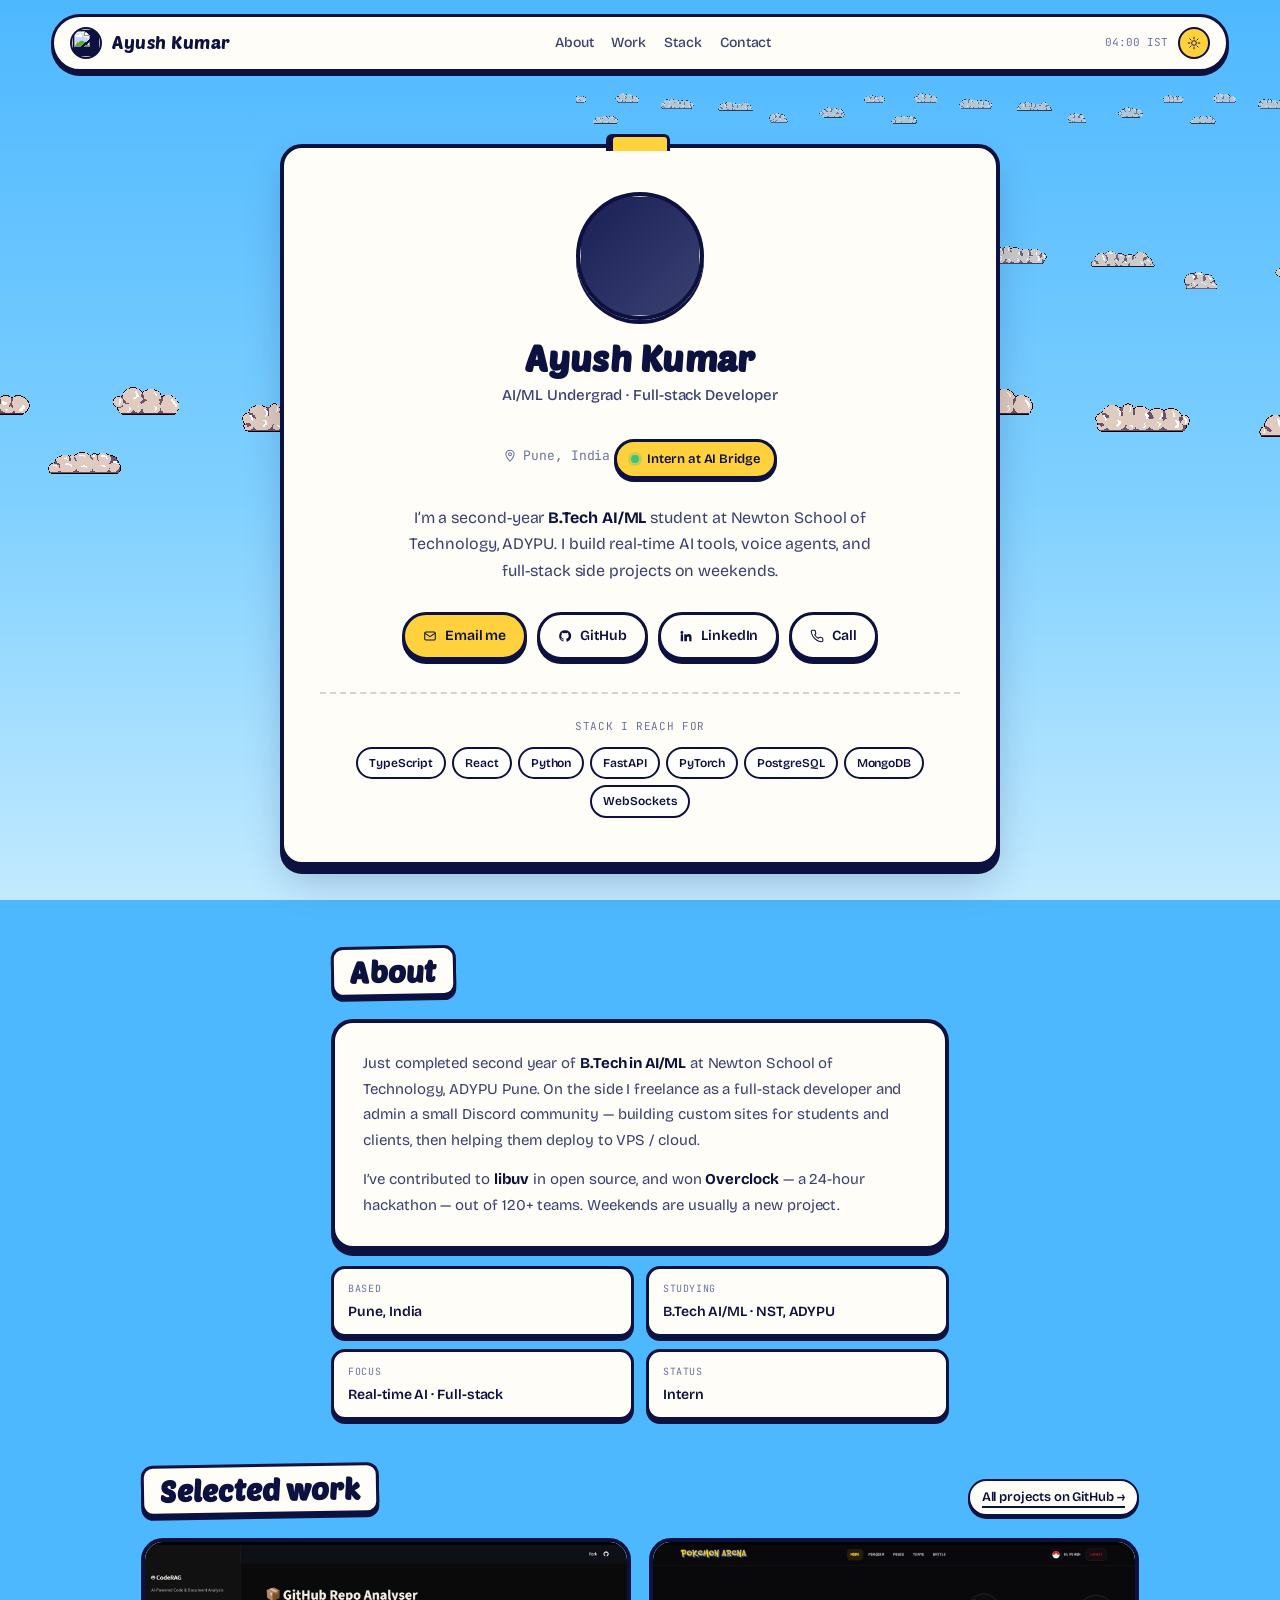
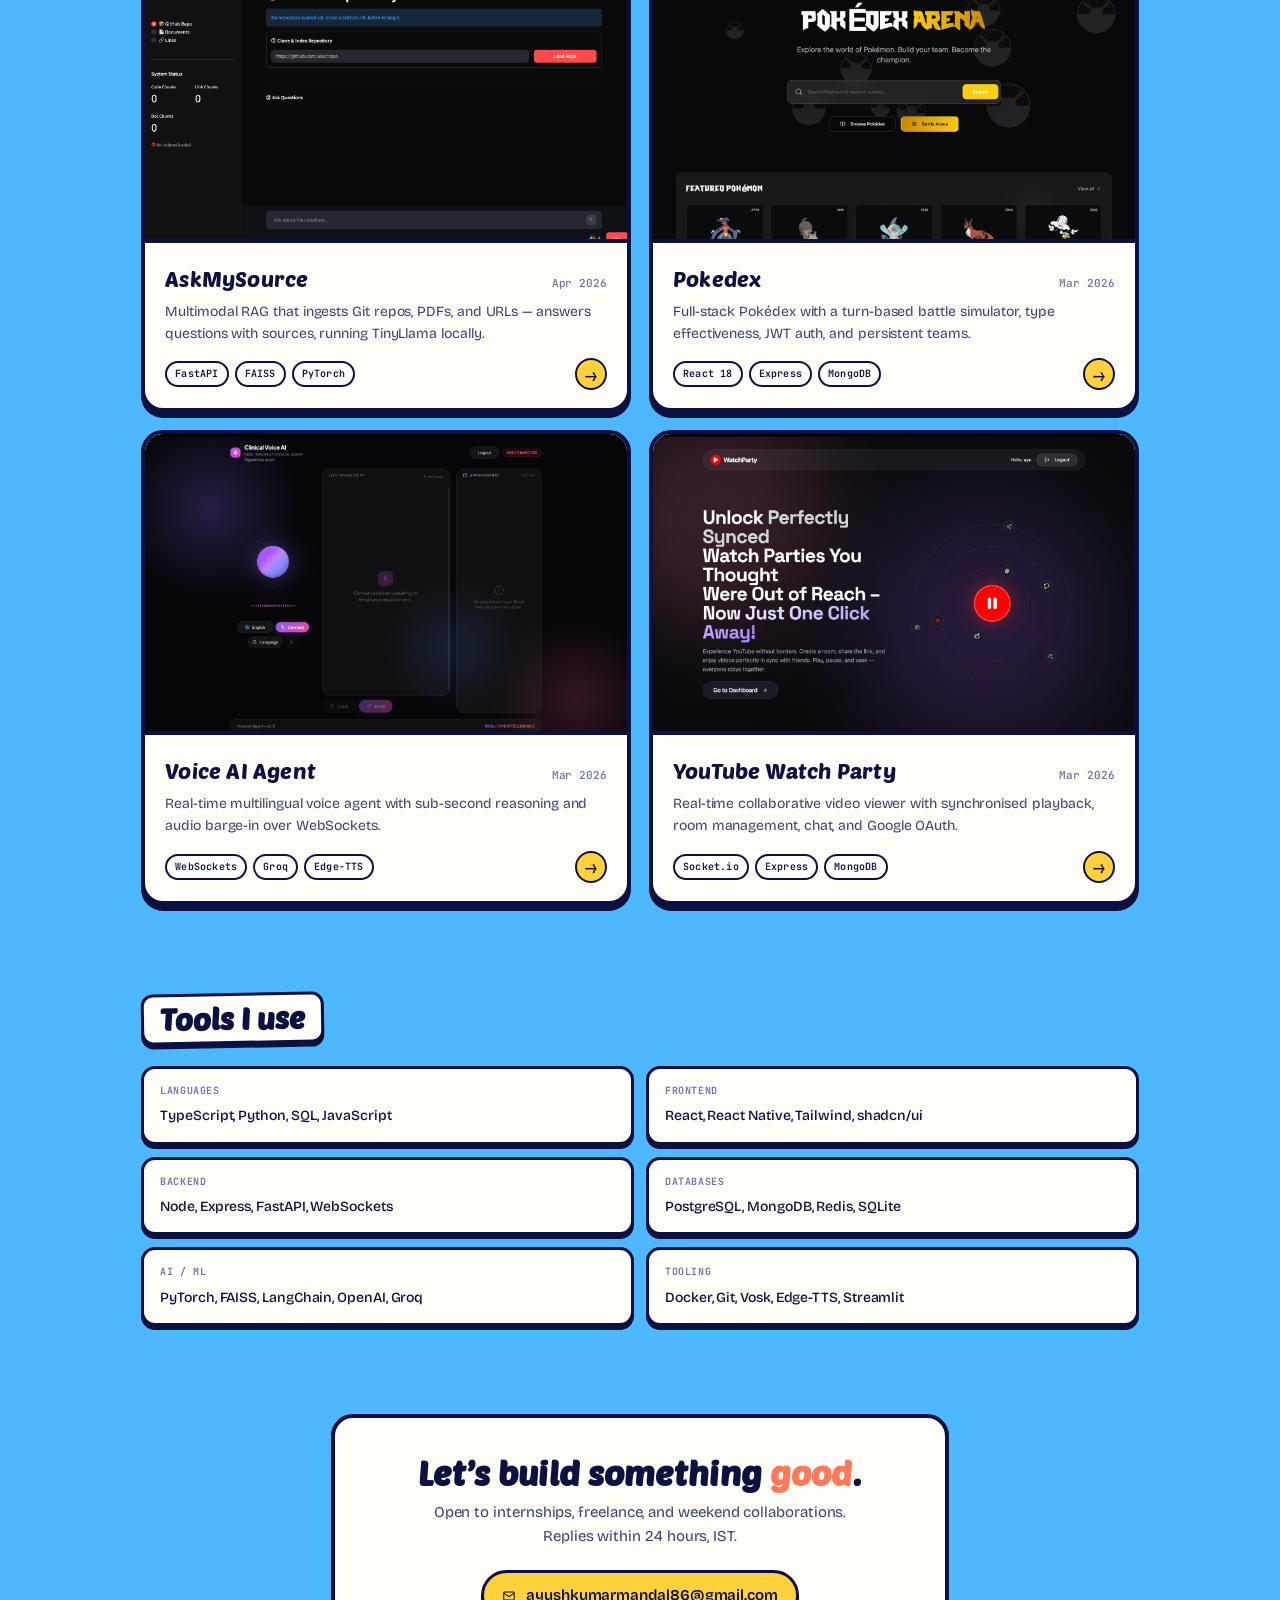
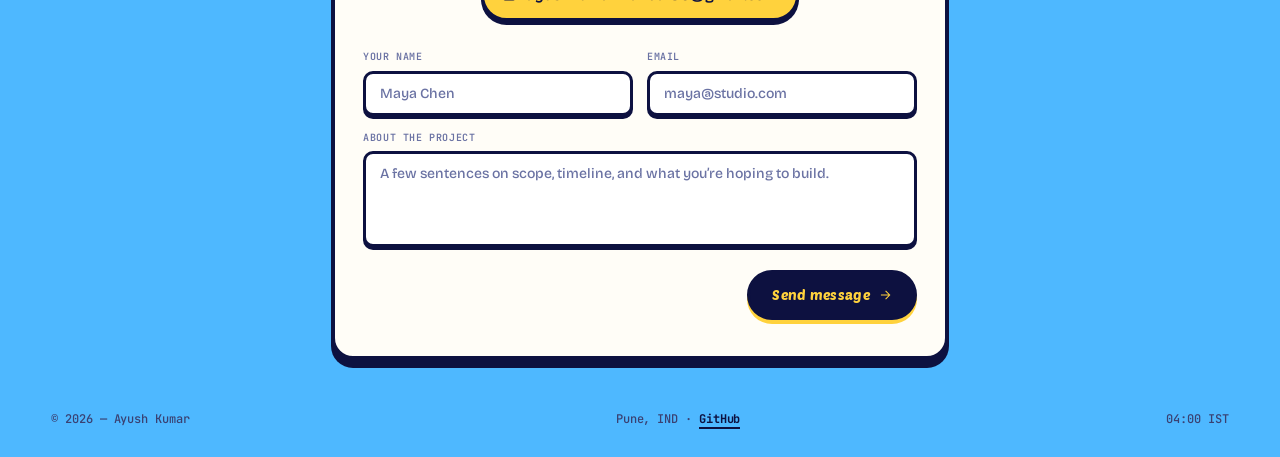
==== commit 9dbc02f7: "feat(profile): pixel-art avatar in nav and hero, plus copy tweaks - Replace AK initials with pixel p" ====
--- a/index.html
+++ b/index.html
@@ -10,7 +10,7 @@
   <link rel="preconnect" href="https://fonts.gstatic.com" crossorigin>
   <link href="https://fonts.googleapis.com/css2?family=Bricolage+Grotesque:wght@400;500;600;700&family=JetBrains+Mono:wght@400;500&family=Poetsen+One&display=swap" rel="stylesheet">
 
-  <link rel="stylesheet" href="styles.css" />
+  <link rel="stylesheet" href="styles.css?v=2" />
 
   <script>
     (function () {
@@ -33,7 +33,7 @@
 
   <header class="nav">
     <a href="#top" class="nav__brand">
-      <span class="nav__mark">AK</span>
+      <span class="nav__mark"><img src="img/pixel/avatar.png" alt=""></span>
       <span>Ayush Kumar</span>
     </a>
     <nav class="nav__links">
@@ -54,7 +54,7 @@
 
   <section class="hero" id="top">
     <div class="card">
-      <div class="avatar" aria-hidden="true">AK</div>
+      <div class="avatar" aria-hidden="true"><img src="img/pixel/avatar.png" alt=""></div>
       <h1 class="name">Ayush Kumar</h1>
       <p class="role">AI/ML Undergrad · Full-stack Developer</p>
       <p class="loc">
@@ -62,14 +62,14 @@
         Pune, India
       </p>
 
-      <span class="badge">Open to internships &amp; freelance</span>
+      <span class="badge">Intern at AI Bridge</span>
 
       <p class="bio">
         I&rsquo;m a second-year <strong>B.Tech AI/ML</strong> student at Newton School of Technology, ADYPU. I build real-time AI tools, voice agents, and full-stack side projects on weekends.
       </p>
 
       <div class="cta-row">
-        <a class="btn btn--primary" href="mailto:ayush.mandal01@adypu.edu.in">
+        <a class="btn btn--primary" href="mailto:ayushkumarmandal86@gmail.com">
           <svg viewBox="0 0 24 24" fill="none" stroke="currentColor" stroke-width="1.8"><rect x="3" y="5" width="18" height="14" rx="2"/><path d="M3 7l9 6 9-6"/></svg>
           Email me
         </a>
@@ -77,7 +77,7 @@
           <svg viewBox="0 0 24 24" fill="currentColor"><path d="M12 2a10 10 0 00-3.16 19.49c.5.09.68-.22.68-.48v-1.7c-2.78.6-3.37-1.18-3.37-1.18-.45-1.16-1.11-1.47-1.11-1.47-.91-.62.07-.6.07-.6 1 .07 1.53 1.04 1.53 1.04.89 1.53 2.34 1.09 2.91.83.09-.65.35-1.09.63-1.34-2.22-.25-4.55-1.11-4.55-4.94 0-1.09.39-1.98 1.03-2.68-.1-.25-.45-1.27.1-2.65 0 0 .84-.27 2.75 1.02a9.6 9.6 0 015 0c1.91-1.29 2.75-1.02 2.75-1.02.55 1.38.2 2.4.1 2.65.64.7 1.03 1.59 1.03 2.68 0 3.84-2.34 4.68-4.57 4.93.36.31.68.92.68 1.85v2.74c0 .27.18.58.69.48A10 10 0 0012 2z"/></svg>
           GitHub
         </a>
-        <a class="btn" href="#" target="_blank" rel="noopener">
+        <a class="btn" href="https://www.linkedin.com/in/ayush-kumar-278013326/?skipRedirect=true" target="_blank" rel="noopener">
           <svg viewBox="0 0 24 24" fill="currentColor"><path d="M4.98 3.5a2.5 2.5 0 11.02 5 2.5 2.5 0 01-.02-5zM3 9h4v12H3V9zm6 0h3.83v1.64h.05c.53-1 1.84-2.07 3.79-2.07 4.05 0 4.8 2.67 4.8 6.13V21h-4v-5.32c0-1.27-.02-2.9-1.77-2.9-1.77 0-2.04 1.38-2.04 2.81V21H9V9z"/></svg>
           LinkedIn
         </a>
@@ -108,14 +108,14 @@
       <h2 class="section__title">About</h2>
     </div>
     <div class="about__card">
-      <p class="reveal">Currently in my second year of <strong>B.Tech in AI/ML</strong> at Newton School of Technology, ADYPU Pune. On the side I freelance as a full-stack developer and admin a small Discord community — building custom sites for students and clients, then helping them deploy to VPS / cloud.</p>
+      <p class="reveal">Just completed second year of <strong>B.Tech in AI/ML</strong> at Newton School of Technology, ADYPU Pune. On the side I freelance as a full-stack developer and admin a small Discord community — building custom sites for students and clients, then helping them deploy to VPS / cloud.</p>
       <p class="reveal">I&rsquo;ve contributed to <strong>libuv</strong> in open source, and won <strong>Overclock</strong> — a 24-hour hackathon — out of 120+ teams. Weekends are usually a new project.</p>
     </div>
     <ul class="facts">
       <li><span>Based</span><span>Pune, India</span></li>
       <li><span>Studying</span><span>B.Tech AI/ML · NST, ADYPU</span></li>
       <li><span>Focus</span><span>Real-time AI · Full-stack</span></li>
-      <li><span>Status</span><span class="ok">Open for work</span></li>
+      <li><span>Status</span><span class="ok">Intern</span></li>
     </ul>
   </section>
 
@@ -214,9 +214,9 @@
       <h2 class="contact__title">Let&rsquo;s build something <em>good</em>.</h2>
       <p class="contact__lede">Open to internships, freelance, and weekend collaborations. Replies within 24 hours, IST.</p>
 
-      <a class="contact__mail" href="mailto:ayush.mandal01@adypu.edu.in">
+      <a class="contact__mail" href="mailto:ayushkumarmandal86@gmail.com">
         <svg viewBox="0 0 24 24" fill="none" stroke="currentColor" stroke-width="1.8"><rect x="3" y="5" width="18" height="14" rx="2"/><path d="M3 7l9 6 9-6"/></svg>
-        ayush.mandal01@adypu.edu.in
+        ayushkumarmandal86@gmail.com
       </a>
 
       <form class="cform" data-cform action="https://formspree.io/f/YOUR_FORM_ID" method="POST">
--- a/styles.css
+++ b/styles.css
@@ -121,10 +121,13 @@
 .nav__brand{display:inline-flex;align-items:center;gap:10px;font-family:var(--display);font-size:18px;color:var(--ink);letter-spacing:.5px}
 .nav__mark{
   display:inline-flex;align-items:center;justify-content:center;
-  width:28px;height:28px;border-radius:50%;
+  width:32px;height:32px;border-radius:50%;
   background:var(--ink);color:var(--accent);
   font-family:var(--display);font-size:13px;letter-spacing:0;
-}
+  overflow:hidden;border:2px solid var(--ink);
+  flex-shrink:0;
+}
+.nav__mark img{width:100%;height:100%;object-fit:cover;image-rendering:pixelated}
 .nav__links{display:flex;align-items:center;gap:18px;color:var(--ink-mid);font-weight:500}
 .nav__links a{position:relative;transition:color .2s}
 .nav__links a:hover{color:var(--ink)}
@@ -162,14 +165,23 @@
   box-shadow:-4px 0 0 var(--ink);
 }
 .avatar{
-  width:104px;height:104px;border-radius:50%;
+  width:128px;height:128px;border-radius:50%;
   margin:0 auto 18px;
   background:linear-gradient(135deg, #1a1f55 0%, #3a4172 100%);
   color:var(--accent);
-  display:flex;align-items:center;justify-content:center;
   font-family:var(--display);font-size:38px;letter-spacing:.5px;
   border:4px solid var(--ink);
   box-shadow:0 4px 0 var(--ink);
+  overflow:hidden;
+  position:relative;
+}
+.avatar img{
+  position:absolute;inset:0;
+  width:100%;height:100%;
+  object-fit:cover;object-position:center 30%;
+  border-radius:50%;
+  image-rendering:pixelated;
+  display:block;
 }
 .name{
   font-family:var(--display);font-size:36px;letter-spacing:.3px;color:var(--ink);
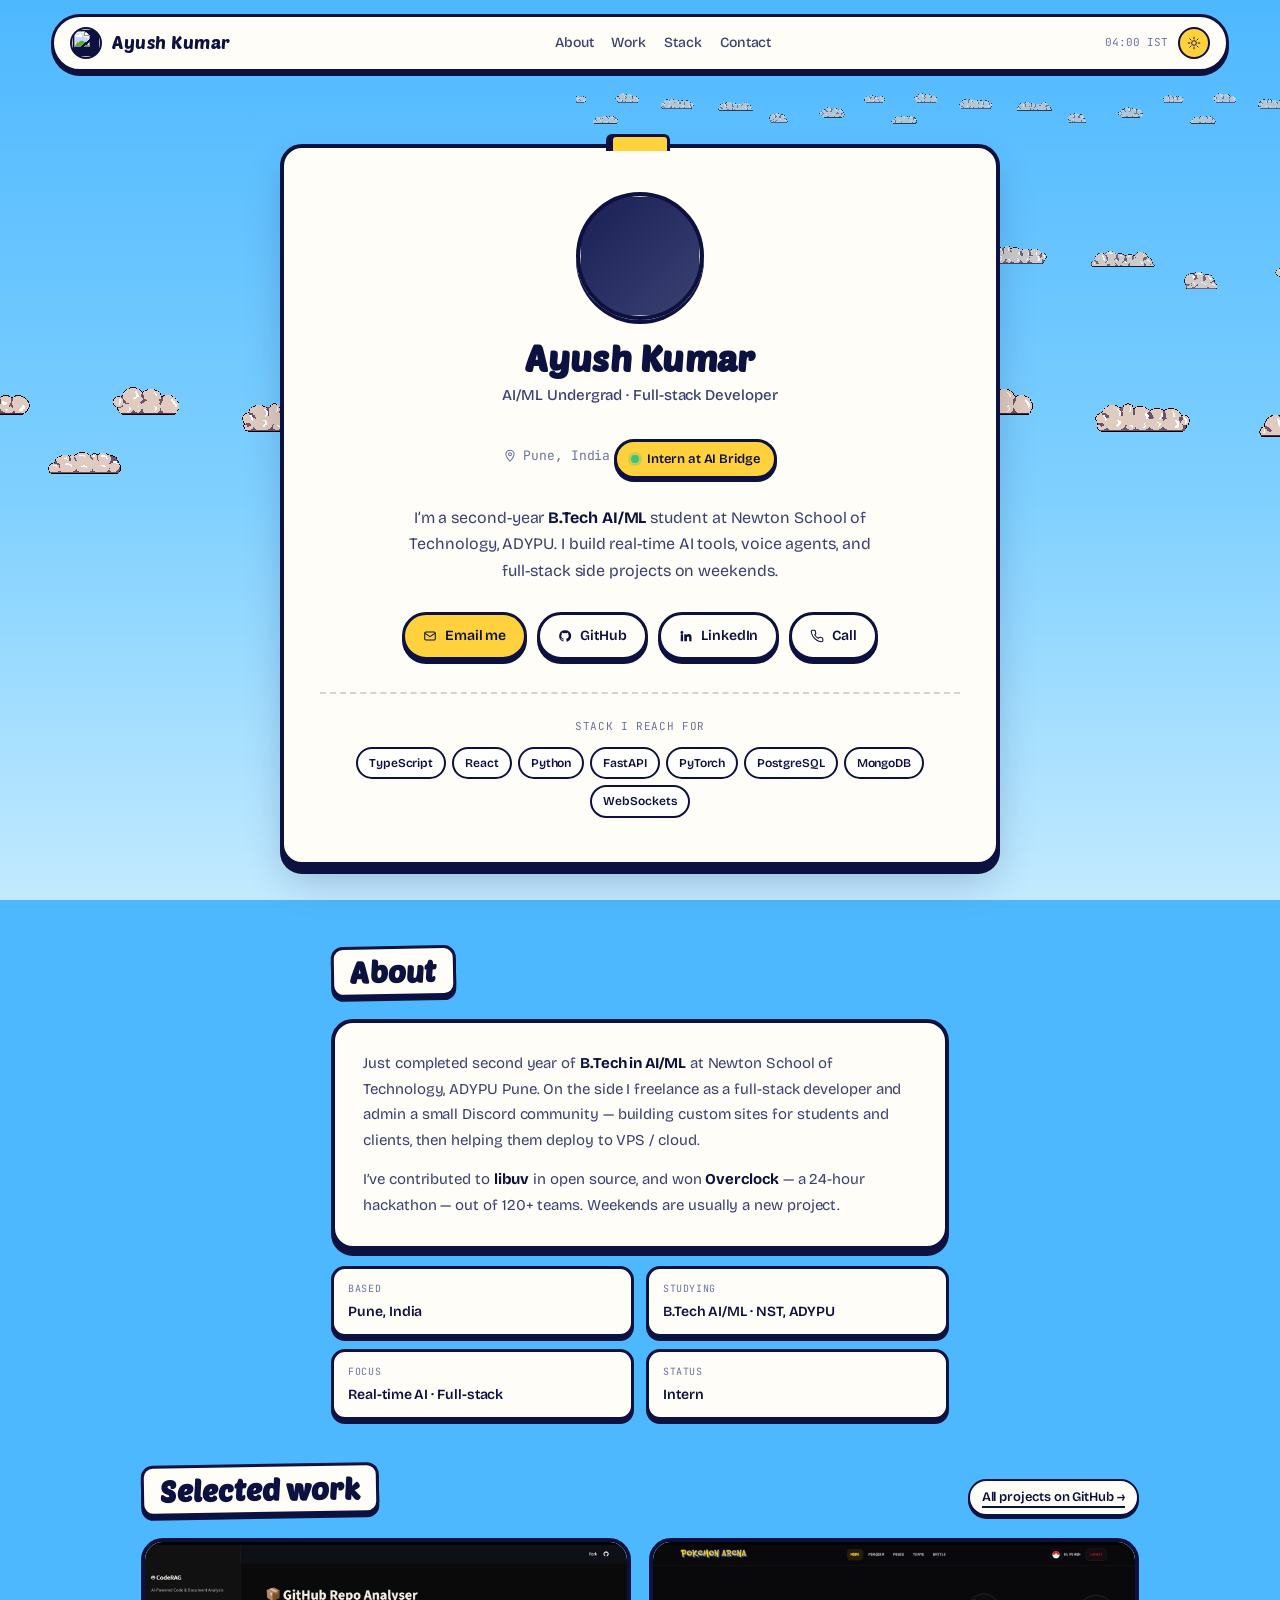
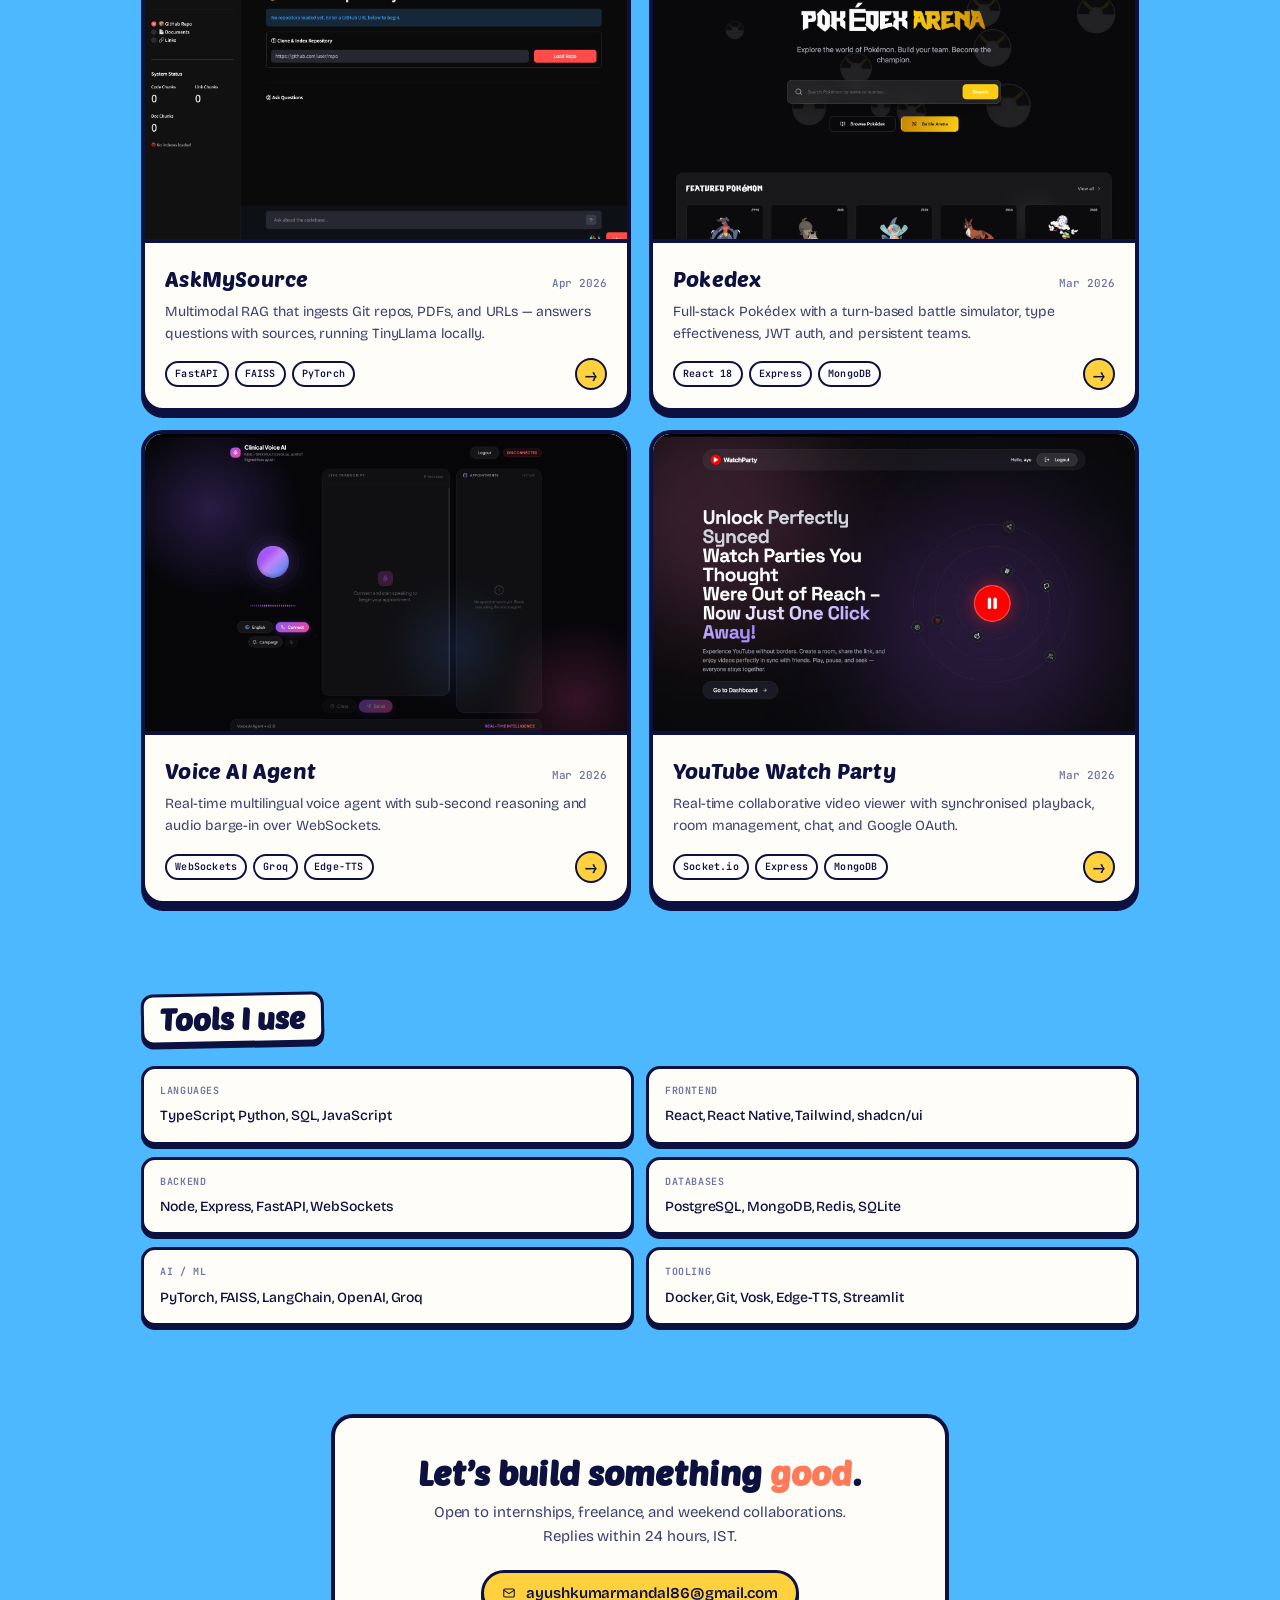
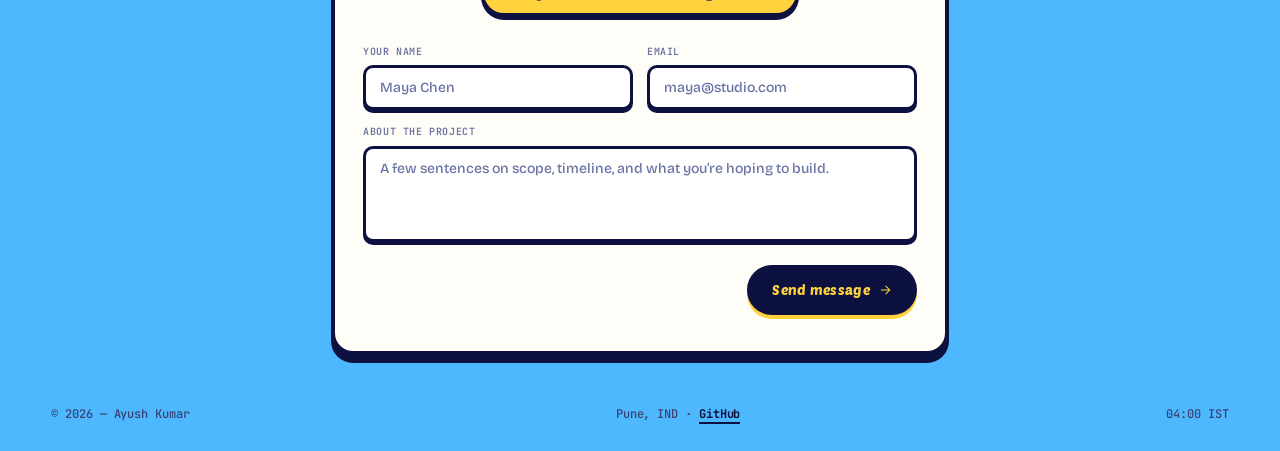
==== commit 7cf48b6f: "fix(theme): dark text on yellow surfaces + mobile contact card fixes - Force #0d1140 on email/badge/" ====
--- a/index.html
+++ b/index.html
@@ -10,7 +10,7 @@
   <link rel="preconnect" href="https://fonts.gstatic.com" crossorigin>
   <link href="https://fonts.googleapis.com/css2?family=Bricolage+Grotesque:wght@400;500;600;700&family=JetBrains+Mono:wght@400;500&family=Poetsen+One&display=swap" rel="stylesheet">
 
-  <link rel="stylesheet" href="styles.css?v=2" />
+  <link rel="stylesheet" href="styles.css?v=4" />
 
   <script>
     (function () {
@@ -219,7 +219,7 @@
         ayushkumarmandal86@gmail.com
       </a>
 
-      <form class="cform" data-cform action="https://formspree.io/f/YOUR_FORM_ID" method="POST">
+      <form class="cform" data-cform action="https://formspree.io/f/xkoevpav" method="POST">
         <div class="cform__row">
           <label class="cform__field">
             <span class="cform__label">Your name</span>
--- a/styles.css
+++ b/styles.css
@@ -134,7 +134,7 @@
 .nav__meta{display:flex;align-items:center;gap:10px;color:var(--ink-dim);font-family:var(--mono);font-size:11px}
 .theme-toggle{
   width:32px;height:32px;border-radius:50%;
-  border:2px solid var(--ink);background:var(--accent);color:var(--ink);
+  border:2px solid var(--ink);background:var(--accent);color:#0d1140;
   display:inline-flex;align-items:center;justify-content:center;position:relative;overflow:hidden;
   transition:transform .2s;
 }
@@ -359,12 +359,15 @@
 .contact__lede{font-size:15px;color:var(--ink-mid);margin-bottom:22px;max-width:42ch;margin-left:auto;margin-right:auto}
 .contact__mail{
   display:inline-flex;align-items:center;gap:10px;
+  max-width:100%;
   font-size:15px;font-weight:600;color:var(--ink);
   background:var(--accent);border:3px solid var(--ink);
   padding:11px 18px;border-radius:999px;
   box-shadow:0 4px 0 var(--ink);
   transition:transform .15s, box-shadow .15s;
-}
+  word-break:break-all;line-height:1.2;text-align:left;
+}
+.contact__mail span{min-width:0}
 .contact__mail:hover{transform:translateY(-2px);box-shadow:0 6px 0 var(--ink)}
 .contact__mail svg{width:14px;height:14px}
 
@@ -399,6 +402,32 @@
 .cform__submit svg{width:14px;height:14px}
 @media (max-width:560px){ .cform__row{grid-template-columns:1fr} }
 
+/* keep text dark on yellow surfaces in both themes */
+.btn--primary,
+.badge,
+.contact__mail,
+.proj__arrow,
+.case__repo,
+.case__next > a{
+  color:#0d1140;
+}
+
+@media (max-width:560px){
+  .contact{padding:32px 16px 24px}
+  .contact__card{padding:28px 18px}
+  .contact__title{font-size:26px}
+  .contact__mail{font-size:13px;padding:10px 14px;gap:8px}
+  .contact__mail svg{flex-shrink:0}
+  .section{padding:36px 16px}
+  .section__title{font-size:22px;transform:none;padding:5px 12px}
+  .about{padding:16px 16px 0}
+  .about__card{padding:22px 18px}
+  .hero{padding:48px 16px 40px}
+  .card{padding:32px 20px}
+  .cta-row{gap:8px}
+  .btn{padding:9px 14px;font-size:13px}
+}
+
 /* ---------- footer ---------- */
 .foot{
   display:flex;justify-content:space-between;gap:14px;flex-wrap:wrap;
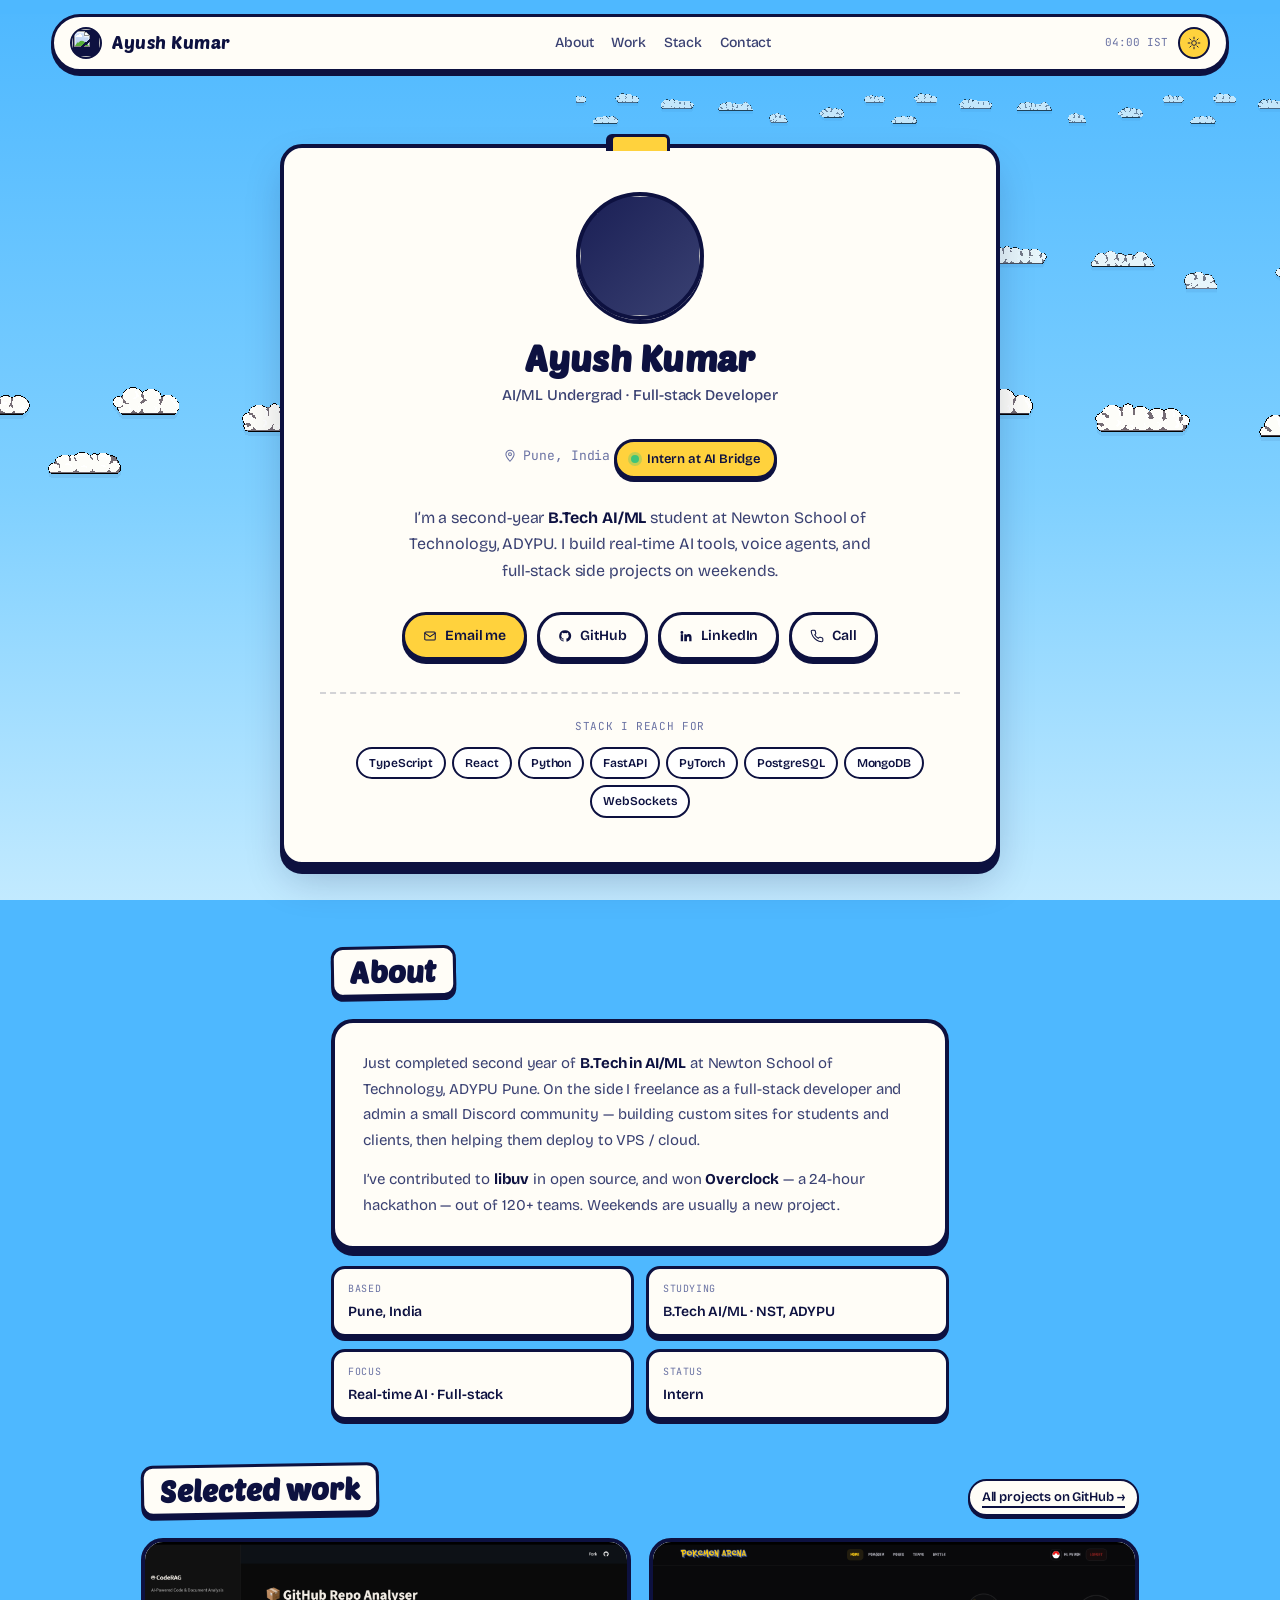
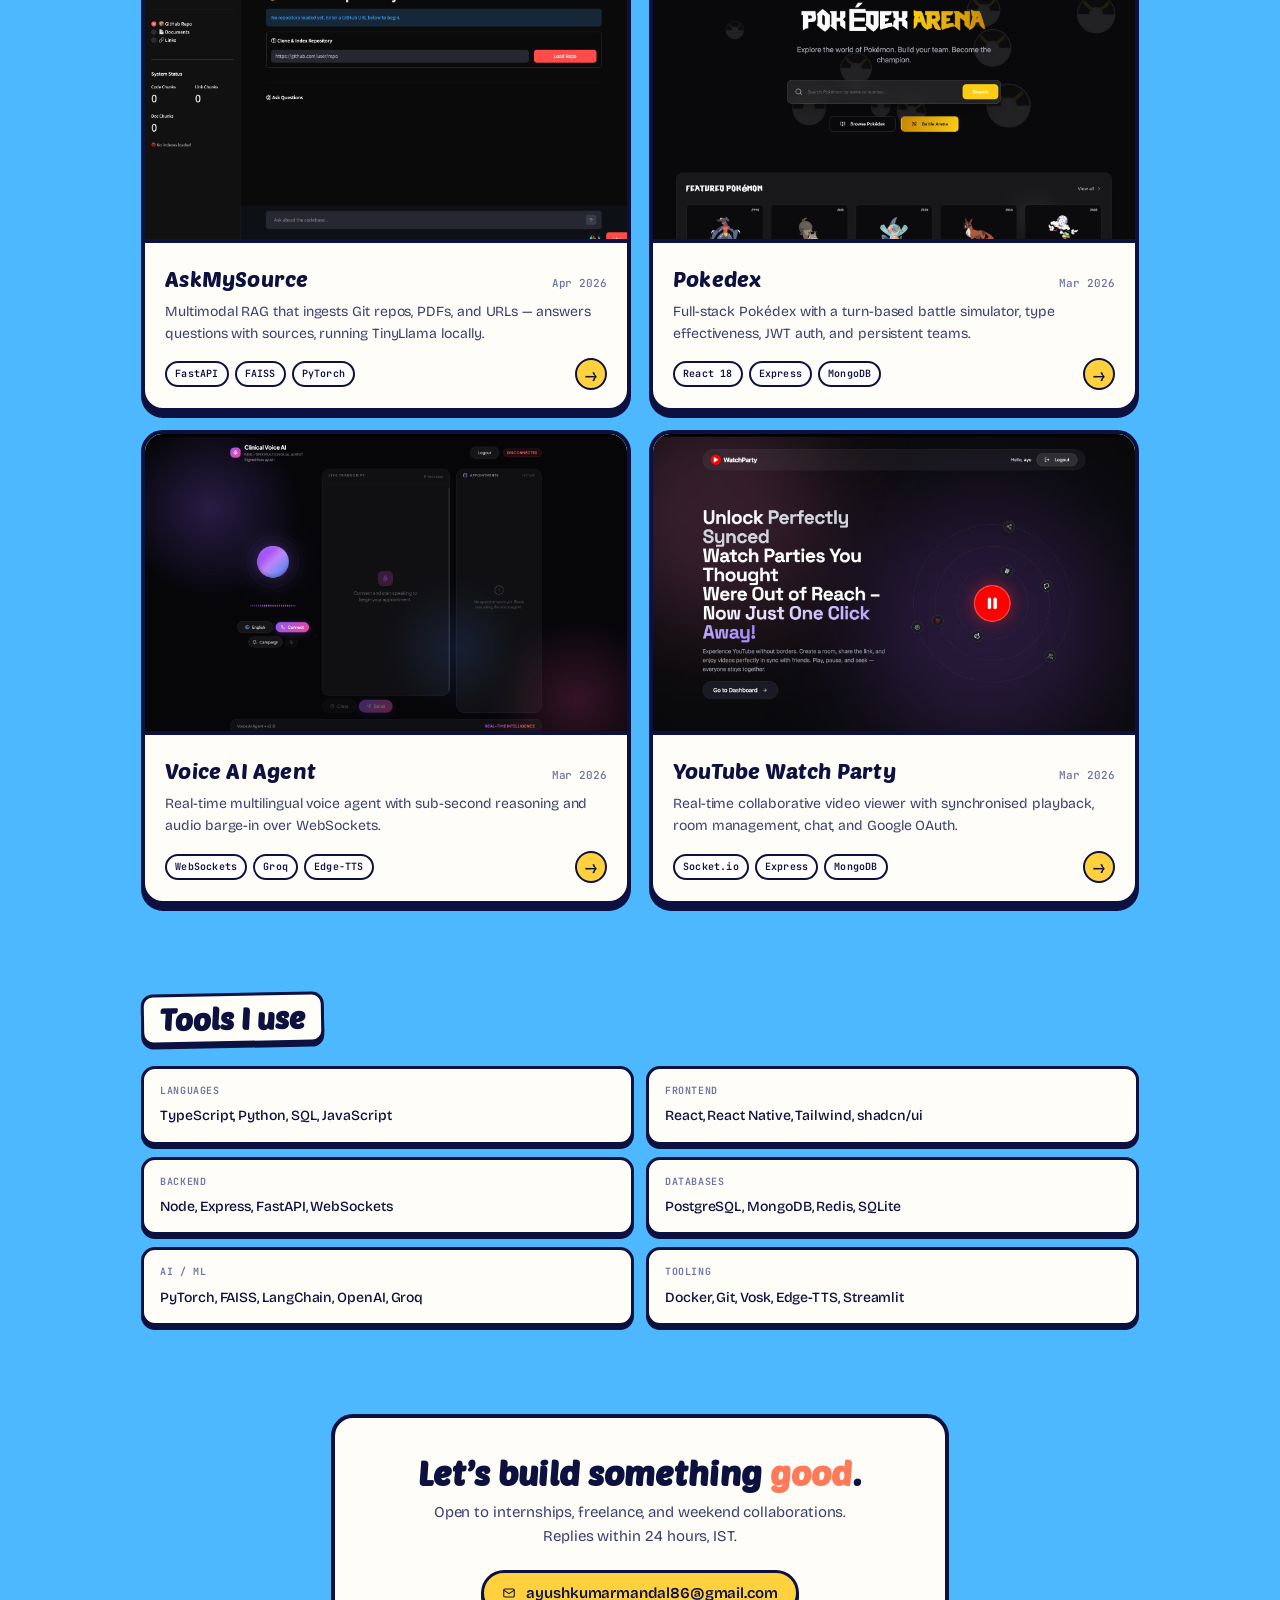
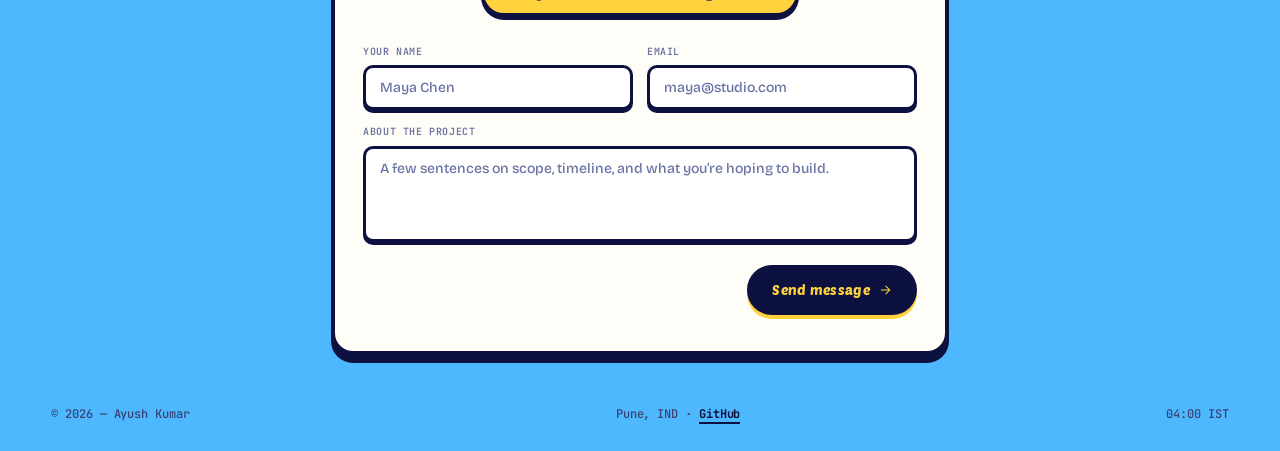
==== commit bbd76fec: "fix(sky): blend plane and clouds with the sky palette - Replace airplanes.png (opaque RGB, clashed w" ====
--- a/index.html
+++ b/index.html
@@ -10,7 +10,7 @@
   <link rel="preconnect" href="https://fonts.gstatic.com" crossorigin>
   <link href="https://fonts.googleapis.com/css2?family=Bricolage+Grotesque:wght@400;500;600;700&family=JetBrains+Mono:wght@400;500&family=Poetsen+One&display=swap" rel="stylesheet">
 
-  <link rel="stylesheet" href="styles.css?v=4" />
+  <link rel="stylesheet" href="styles.css?v=5" />
 
   <script>
     (function () {
@@ -26,7 +26,21 @@
     <div class="cloud-layer cloud-layer--back"></div>
     <div class="cloud-layer cloud-layer--mid"></div>
     <div class="cloud-layer cloud-layer--front"></div>
-    <div class="plane"></div>
+    <div class="plane">
+      <svg viewBox="0 0 32 16" shape-rendering="crispEdges" xmlns="http://www.w3.org/2000/svg" aria-hidden="true">
+        <rect x="3" y="3" width="3" height="6" fill="#ffffff"/>
+        <rect x="3" y="3" width="3" height="1" fill="#ffd23d"/>
+        <rect x="2" y="7" width="26" height="3" fill="#ffffff"/>
+        <rect x="28" y="8" width="2" height="1" fill="#ffd23d"/>
+        <rect x="13" y="4" width="6" height="2" fill="#ffffff"/>
+        <rect x="13" y="11" width="6" height="2" fill="#ffffff"/>
+        <rect x="22" y="8" width="1" height="1" fill="#4eb8ff"/>
+        <rect x="24" y="8" width="1" height="1" fill="#4eb8ff"/>
+        <rect x="2" y="10" width="26" height="1" fill="#0d1140" opacity=".25"/>
+        <rect x="13" y="6" width="6" height="1" fill="#0d1140" opacity=".18"/>
+        <rect x="13" y="13" width="6" height="1" fill="#0d1140" opacity=".18"/>
+      </svg>
+    </div>
   </div>
 
   <div class="page">
--- a/styles.css
+++ b/styles.css
@@ -90,18 +90,22 @@
 @keyframes drift{ from{transform:translateX(0)} to{transform:translateX(-33.3333%)} }
 
 .plane{
-  position:absolute;top:14vh;left:-80px;
-  width:60px;height:60px;
-  background:url("img/pixel/airplanes.png") no-repeat 0 0;
-  background-size:360px 230px;
-  animation:fly 28s linear infinite;
-  filter:drop-shadow(2px 4px 0 rgba(13,17,64,.25));
-}
+  position:absolute;top:14vh;left:-120px;
+  width:96px;height:auto;
+  animation:fly 38s linear infinite;
+  filter:drop-shadow(3px 4px 0 rgba(13,17,64,.18));
+  pointer-events:none;
+}
+.plane svg{display:block;width:100%;height:auto;image-rendering:pixelated}
 @keyframes fly{
-  0%   { left:-80px;  top:14vh; transform:rotate(0deg) }
-  50%  { top:9vh; }
-  100% { left:calc(100% + 80px); top:18vh; transform:rotate(0deg) }
-}
+  0%   { left:-120px; top:12vh; }
+  50%  { top:7vh; }
+  100% { left:calc(100% + 120px); top:16vh; }
+}
+
+/* tint the beige clouds toward white so they read as sky clouds */
+.cloud-layer{ filter:brightness(1.25) saturate(.25) drop-shadow(0 4px 0 rgba(13,17,64,.06)) }
+html[data-theme="dark"] .cloud-layer{ filter:brightness(.55) saturate(.2) }
 
 /* page sits above sky */
 .page{position:relative;z-index:1}
@@ -399,6 +403,7 @@
 }
 .cform__submit:hover{transform:translateY(-2px);box-shadow:0 6px 0 var(--accent)}
 .cform__submit:active{transform:translateY(2px);box-shadow:0 2px 0 var(--accent)}
+html[data-theme="dark"] .cform__submit{color:#0d1140}
 .cform__submit svg{width:14px;height:14px}
 @media (max-width:560px){ .cform__row{grid-template-columns:1fr} }
 
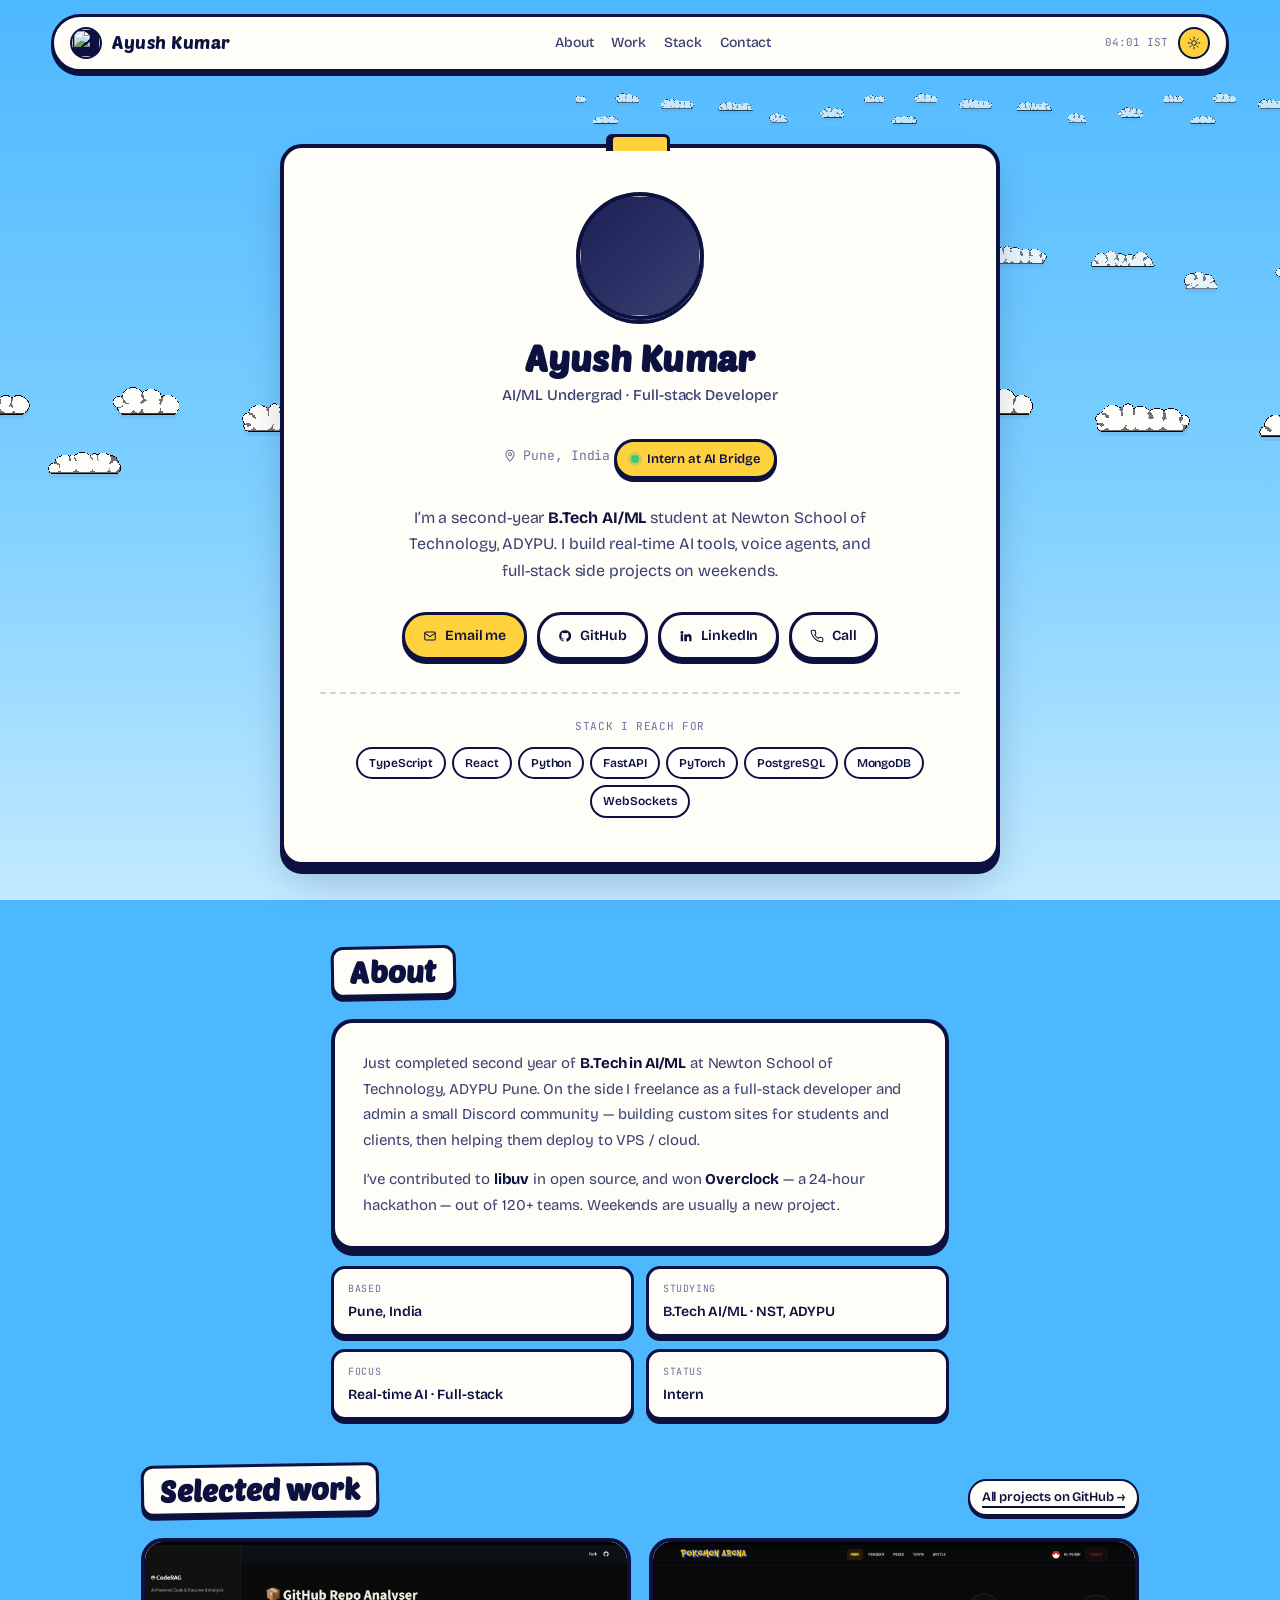
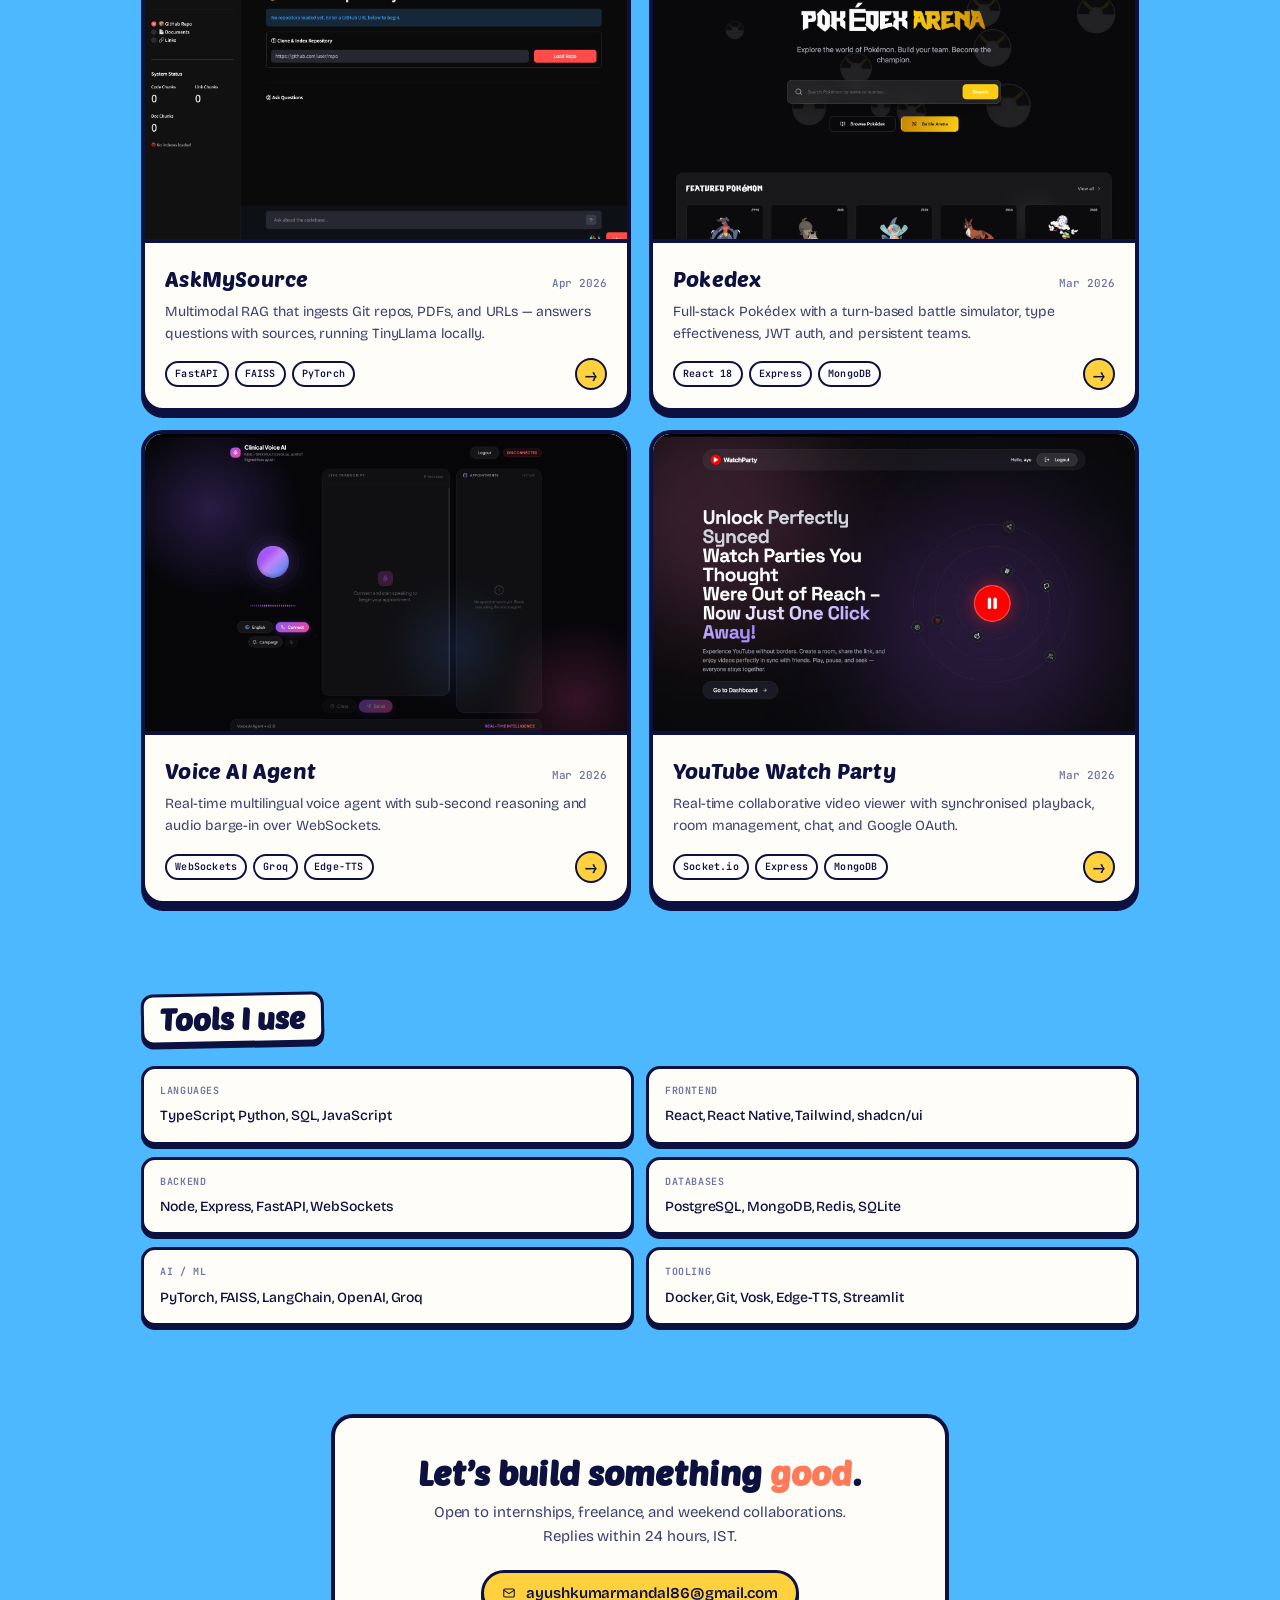
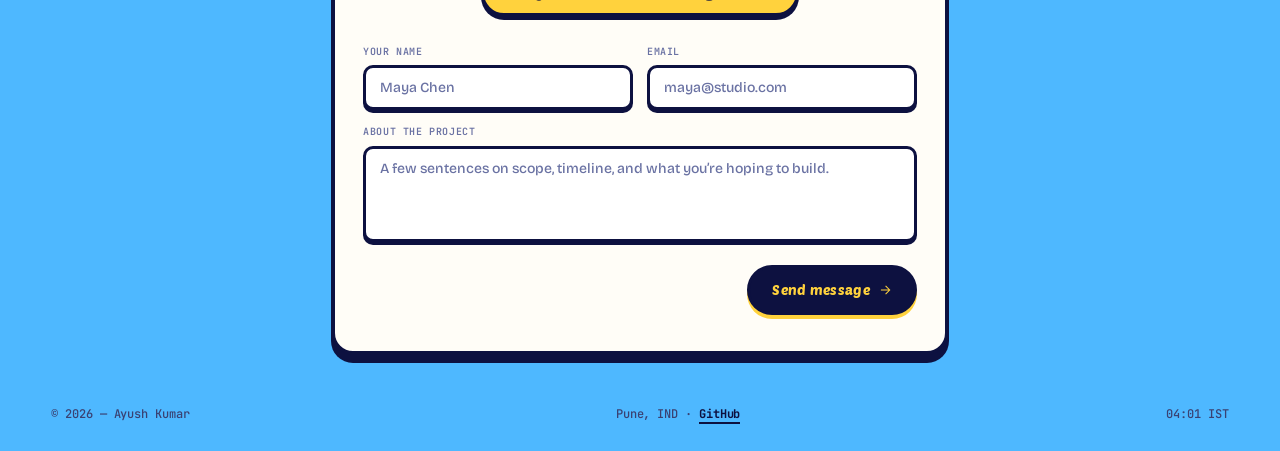
==== commit fbe8f67b: "feat(plane): use the new pixel-art plane sprite with transparent bg - Strip white background off pla" ====
--- a/index.html
+++ b/index.html
@@ -10,7 +10,7 @@
   <link rel="preconnect" href="https://fonts.gstatic.com" crossorigin>
   <link href="https://fonts.googleapis.com/css2?family=Bricolage+Grotesque:wght@400;500;600;700&family=JetBrains+Mono:wght@400;500&family=Poetsen+One&display=swap" rel="stylesheet">
 
-  <link rel="stylesheet" href="styles.css?v=5" />
+  <link rel="stylesheet" href="styles.css?v=6" />
 
   <script>
     (function () {
@@ -26,21 +26,7 @@
     <div class="cloud-layer cloud-layer--back"></div>
     <div class="cloud-layer cloud-layer--mid"></div>
     <div class="cloud-layer cloud-layer--front"></div>
-    <div class="plane">
-      <svg viewBox="0 0 32 16" shape-rendering="crispEdges" xmlns="http://www.w3.org/2000/svg" aria-hidden="true">
-        <rect x="3" y="3" width="3" height="6" fill="#ffffff"/>
-        <rect x="3" y="3" width="3" height="1" fill="#ffd23d"/>
-        <rect x="2" y="7" width="26" height="3" fill="#ffffff"/>
-        <rect x="28" y="8" width="2" height="1" fill="#ffd23d"/>
-        <rect x="13" y="4" width="6" height="2" fill="#ffffff"/>
-        <rect x="13" y="11" width="6" height="2" fill="#ffffff"/>
-        <rect x="22" y="8" width="1" height="1" fill="#4eb8ff"/>
-        <rect x="24" y="8" width="1" height="1" fill="#4eb8ff"/>
-        <rect x="2" y="10" width="26" height="1" fill="#0d1140" opacity=".25"/>
-        <rect x="13" y="6" width="6" height="1" fill="#0d1140" opacity=".18"/>
-        <rect x="13" y="13" width="6" height="1" fill="#0d1140" opacity=".18"/>
-      </svg>
-    </div>
+    <div class="plane"><img src="img/pixel/plane.png" alt=""></div>
   </div>
 
   <div class="page">
--- a/styles.css
+++ b/styles.css
@@ -90,13 +90,13 @@
 @keyframes drift{ from{transform:translateX(0)} to{transform:translateX(-33.3333%)} }
 
 .plane{
-  position:absolute;top:14vh;left:-120px;
-  width:96px;height:auto;
+  position:absolute;top:14vh;left:-140px;
+  width:120px;height:auto;
   animation:fly 38s linear infinite;
   filter:drop-shadow(3px 4px 0 rgba(13,17,64,.18));
   pointer-events:none;
 }
-.plane svg{display:block;width:100%;height:auto;image-rendering:pixelated}
+.plane img{display:block;width:100%;height:auto;image-rendering:pixelated;image-rendering:crisp-edges}
 @keyframes fly{
   0%   { left:-120px; top:12vh; }
   50%  { top:7vh; }
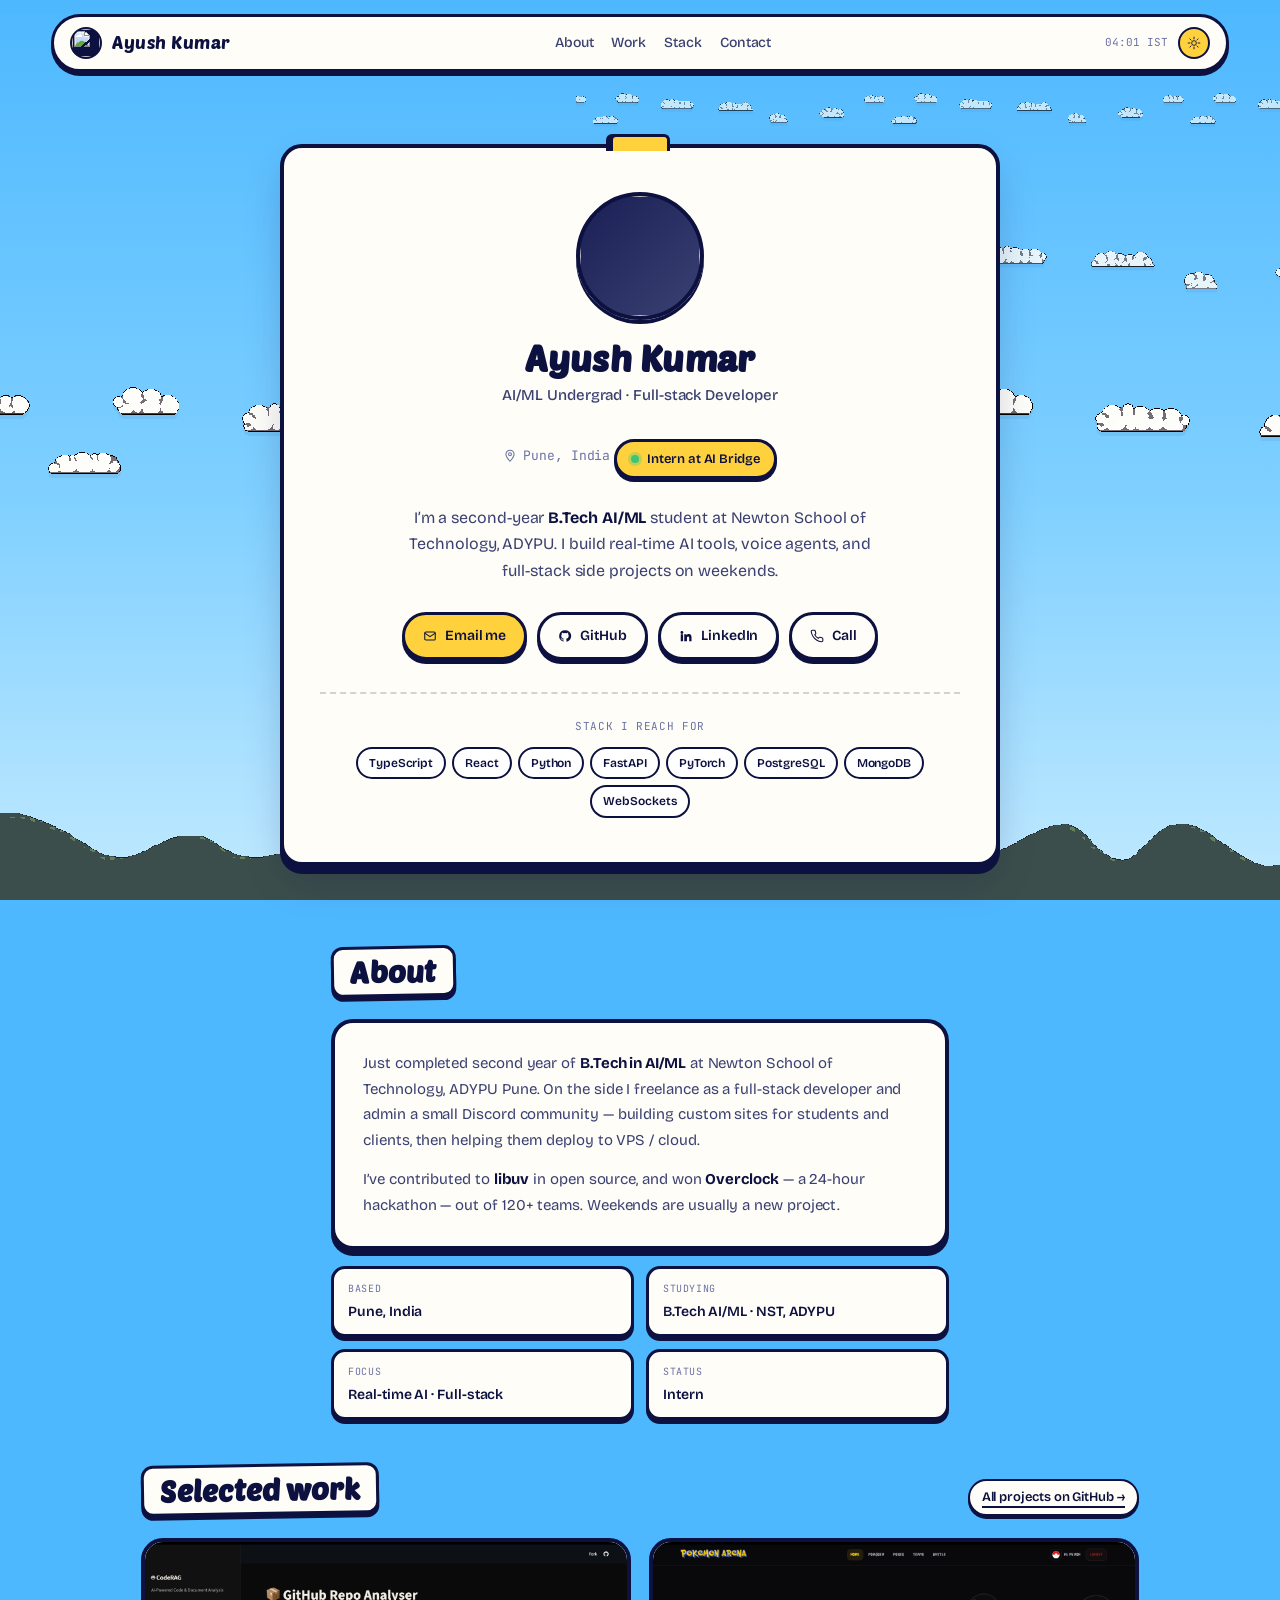
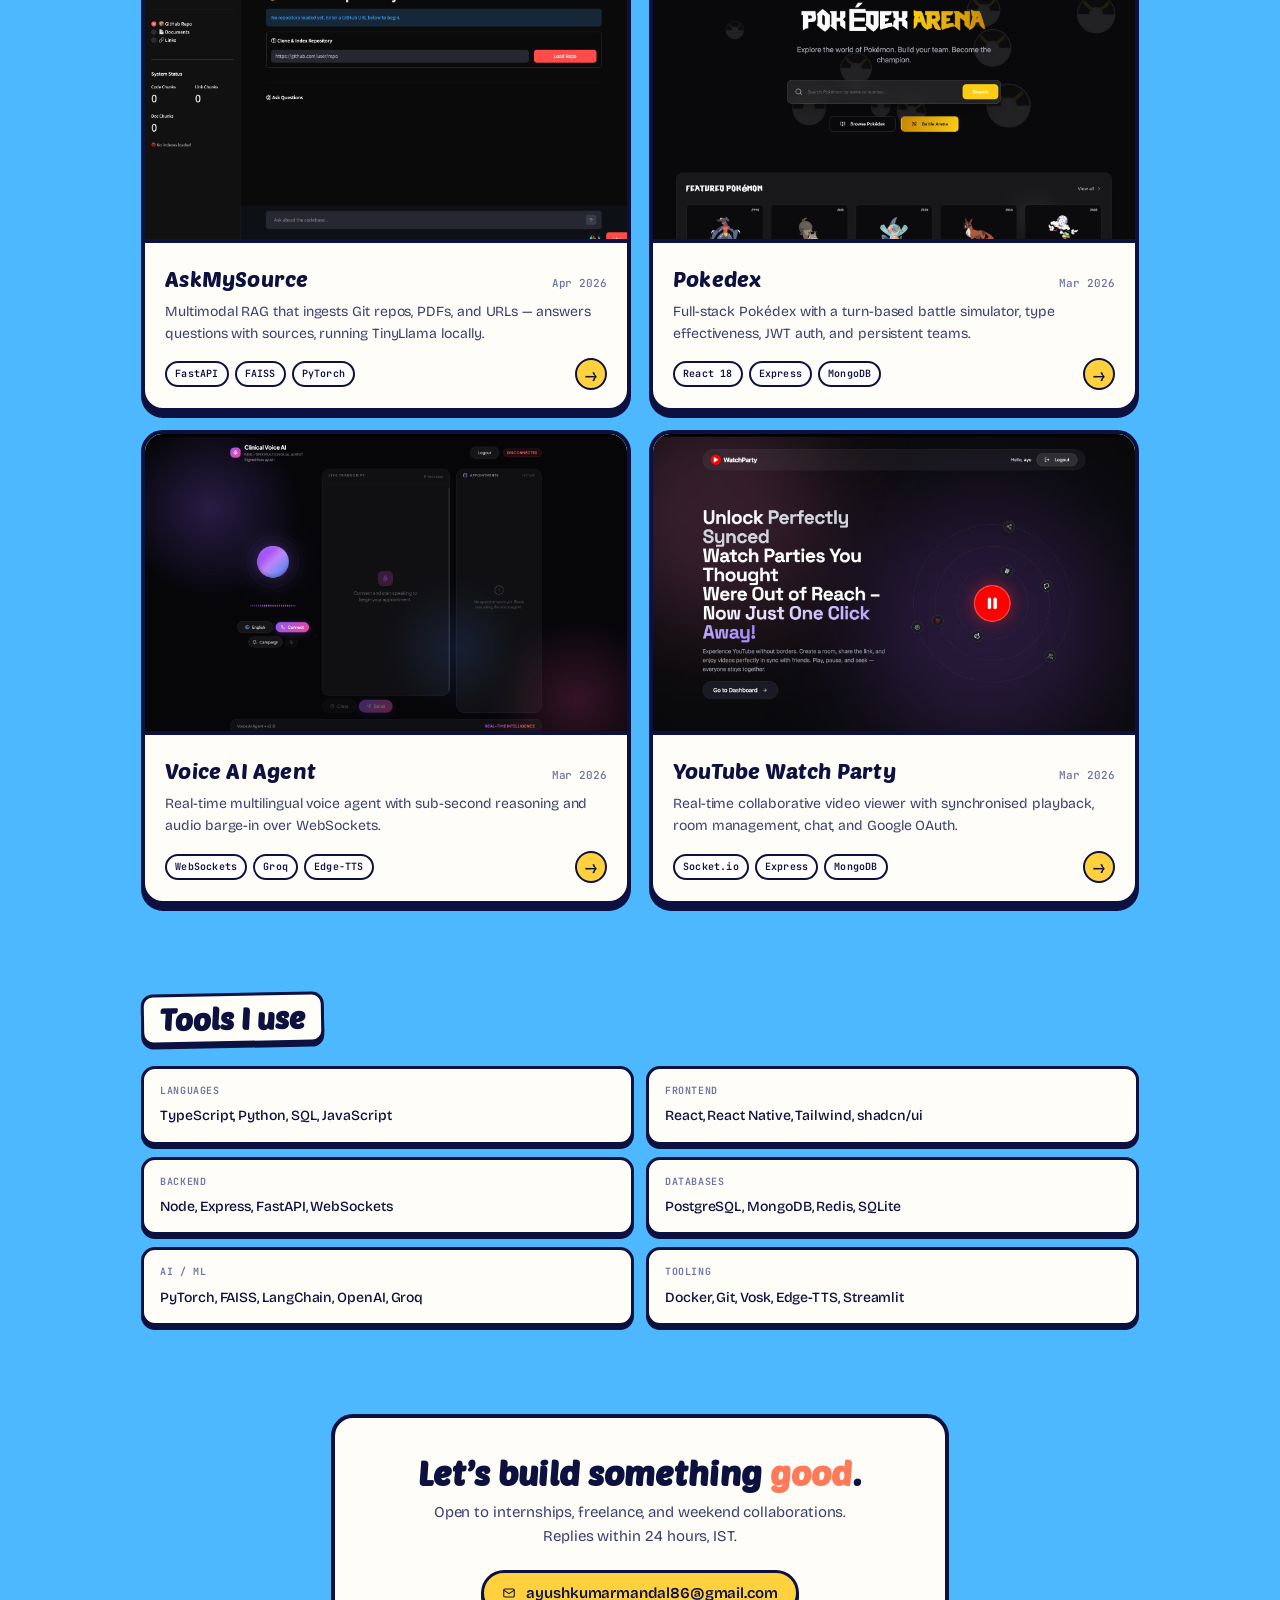
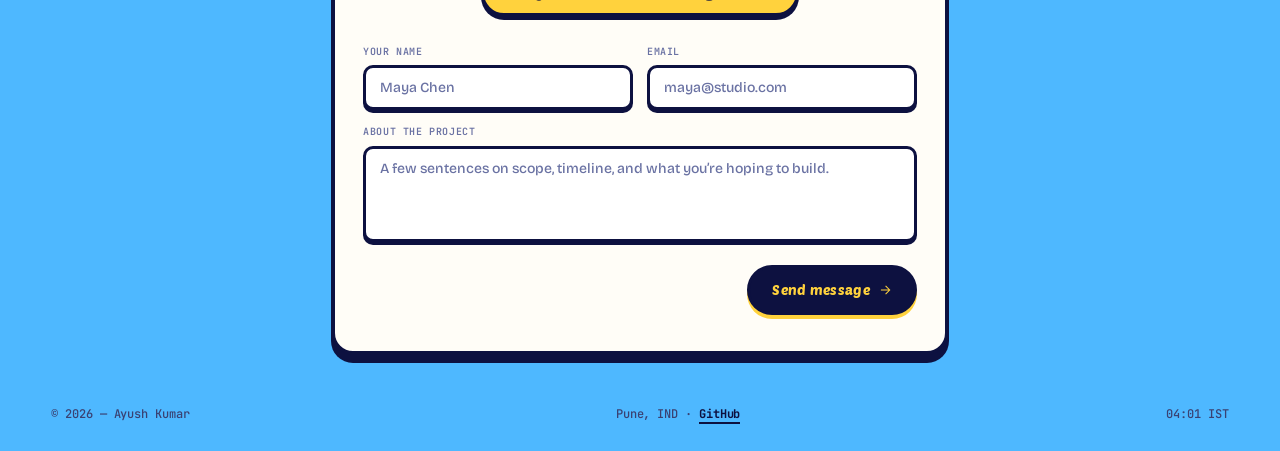
==== commit d5f39b62: "feat(sky): add drifting pixel mountains as horizon - Mountains layer at bottom of sky scene, repeats" ====
--- a/index.html
+++ b/index.html
@@ -10,7 +10,7 @@
   <link rel="preconnect" href="https://fonts.gstatic.com" crossorigin>
   <link href="https://fonts.googleapis.com/css2?family=Bricolage+Grotesque:wght@400;500;600;700&family=JetBrains+Mono:wght@400;500&family=Poetsen+One&display=swap" rel="stylesheet">
 
-  <link rel="stylesheet" href="styles.css?v=6" />
+  <link rel="stylesheet" href="styles.css?v=7" />
 
   <script>
     (function () {
@@ -27,6 +27,7 @@
     <div class="cloud-layer cloud-layer--mid"></div>
     <div class="cloud-layer cloud-layer--front"></div>
     <div class="plane"><img src="img/pixel/plane.png" alt=""></div>
+    <div class="mountains"></div>
   </div>
 
   <div class="page">
--- a/styles.css
+++ b/styles.css
@@ -89,6 +89,24 @@
 .cloud-layer--front { top:42vh; height:240px; opacity:1;   animation-duration:80s; }
 @keyframes drift{ from{transform:translateX(0)} to{transform:translateX(-33.3333%)} }
 
+.mountains{
+  position:absolute;left:0;right:0;bottom:-2px;
+  height:200px;
+  background:url("img/pixel/mountains.png") repeat-x bottom left;
+  background-size:auto 100%;
+  pointer-events:none;
+  image-rendering:pixelated;
+  opacity:.95;
+  filter:hue-rotate(-10deg) saturate(.7) brightness(1.05);
+  animation:mountains-drift 220s linear infinite;
+}
+@keyframes mountains-drift{
+  from { background-position-x: 0 }
+  to   { background-position-x: -1280px }
+}
+html[data-theme="dark"] .mountains{filter:hue-rotate(-10deg) saturate(.4) brightness(.45)}
+@media (max-width:780px){ .mountains{height:140px} }
+
 .plane{
   position:absolute;top:14vh;left:-140px;
   width:120px;height:auto;
